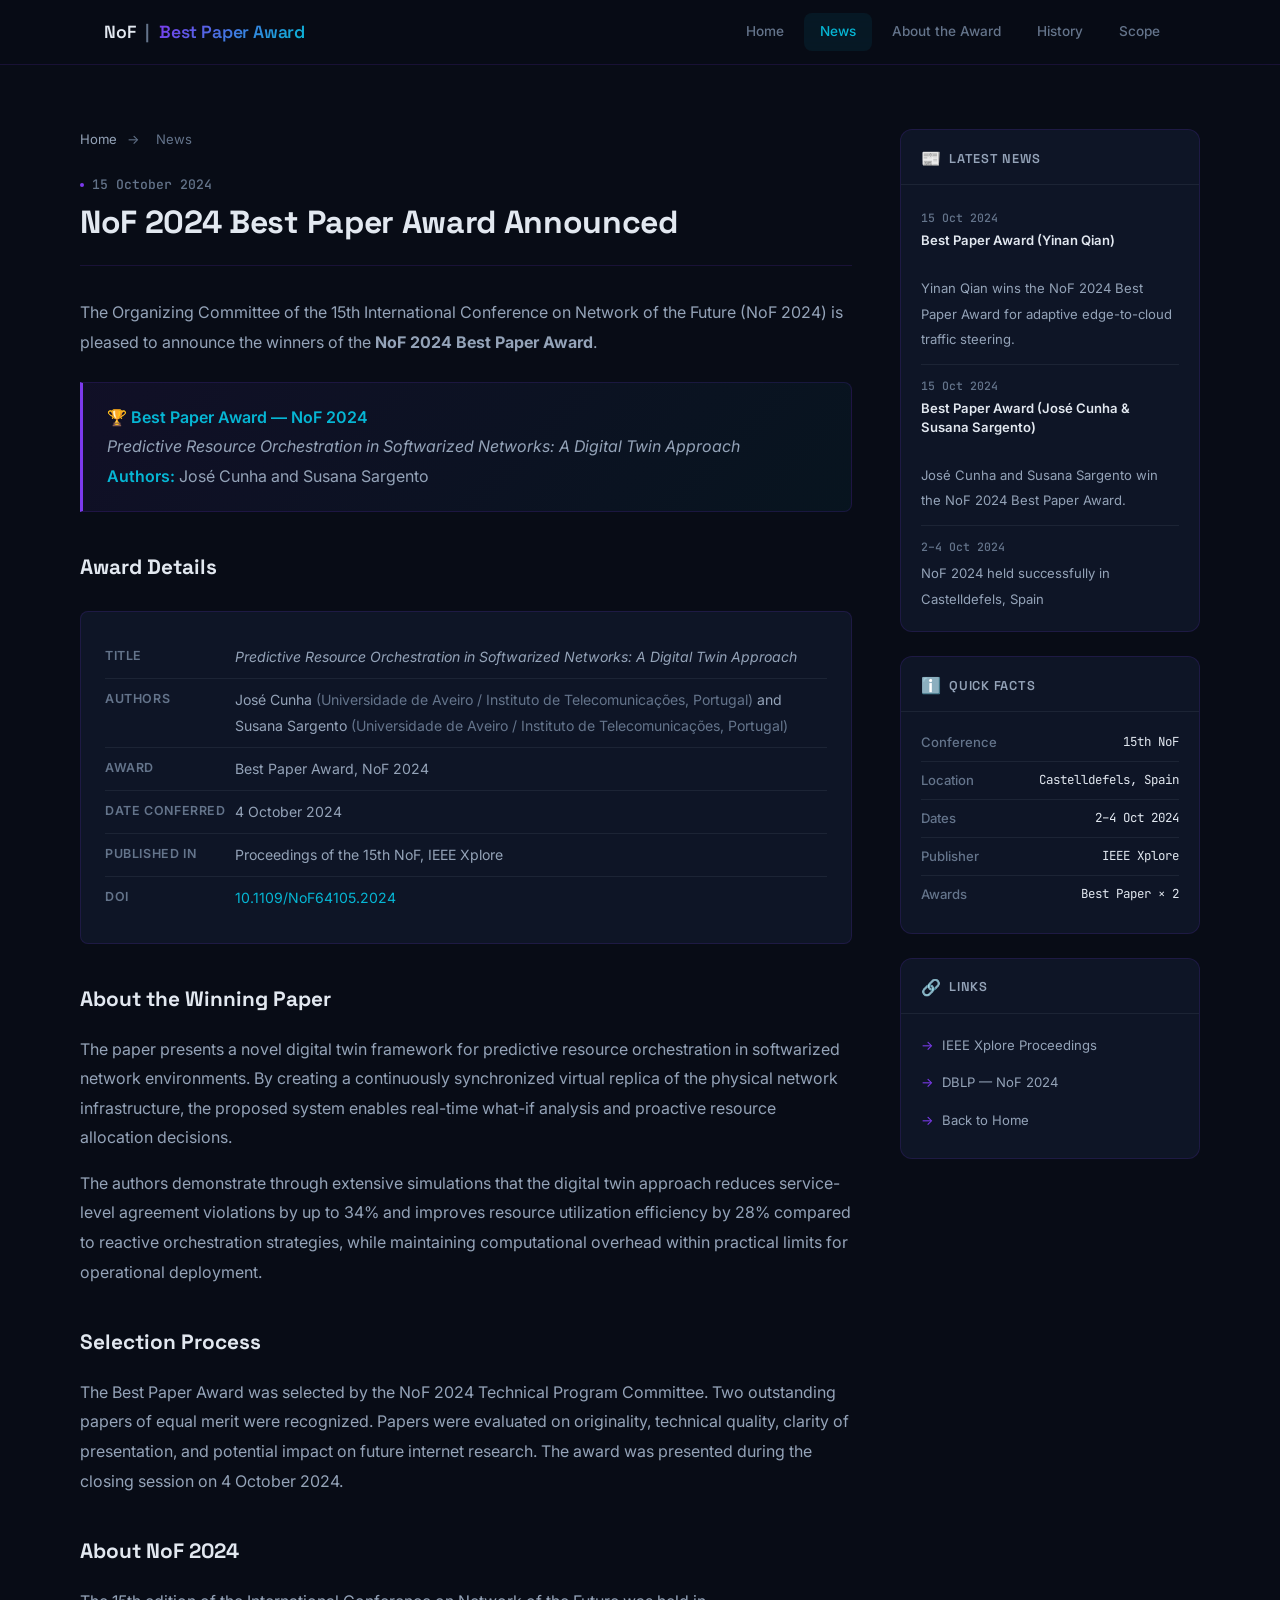
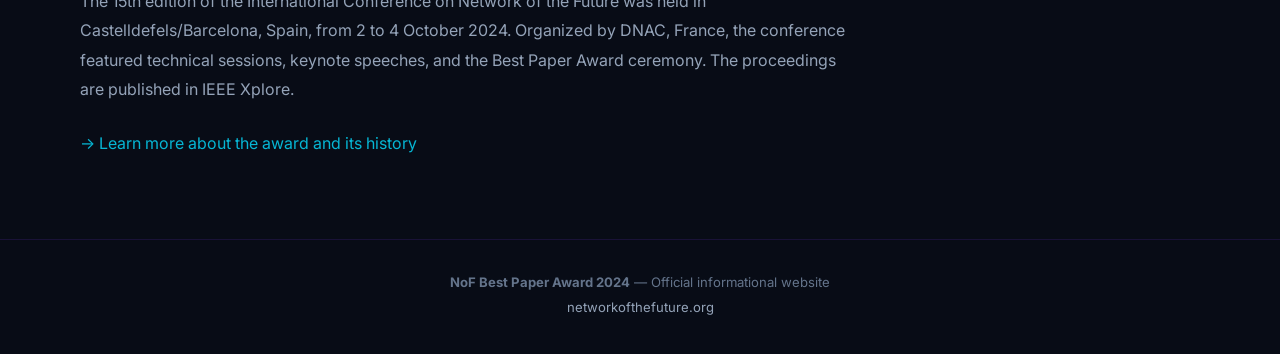
==== news/index.html @ 5b3bea03 "Initial commit: NoF 2024 Best Paper Award official website" ====
<!DOCTYPE html>
<html lang="en">
<head>
  <meta charset="UTF-8">
  <meta name="viewport" content="width=device-width, initial-scale=1.0">
  <title>Best Paper Award Announced — NoF 2024 News</title>
  <meta name="description" content="NoF 2024 Best Paper Award winner: Predictive Resource Orchestration in Softwarized Networks by José Cunha and Susana Sargento.">
  <link rel="stylesheet" href="/css/style.css">
  <link rel="icon" href="data:image/svg+xml,<svg xmlns=%22http://www.w3.org/2000/svg%22 viewBox=%220 0 100 100%22><text y=%22.9em%22 font-size=%2290%22>🌐</text></svg>">
</head>
<body>

<header class="site-header">
  <div class="container header-inner">
    <div class="site-title">
      <a href="/">
        NoF <span class="separator">|</span> <span class="accent">Best Paper Award</span>
      </a>
    </div>
    <button class="menu-toggle" onclick="document.querySelector('.main-nav').classList.toggle('open')" aria-label="Toggle navigation">☰</button>
    <nav class="main-nav">
      <a href="/">Home</a>
      <a href="/news/" class="active">News</a>
      <a href="/about.html">About the Award</a>
      <a href="/history.html">History</a>
      <a href="/scope.html">Scope</a>
    </nav>
  </div>
</header>

<div class="container content-layout">
  <main class="main-content">

    <nav class="breadcrumb">
      <a href="/">Home</a>
      <span>→</span>
      <span class="current">News</span>
    </nav>

    <article>
      <div class="article-header">
        <p class="date">15 October 2024</p>
        <h1>NoF 2024 Best Paper Award Announced</h1>
      </div>

      <div class="article-body">

        <p>
          The Organizing Committee of the 15th International Conference on Network of the Future (NoF 2024) is pleased to announce the winners of the <strong>NoF 2024 Best Paper Award</strong>.
        </p>

        <div class="highlight-box">
          <strong>🏆 Best Paper Award — NoF 2024</strong><br>
          <em>Predictive Resource Orchestration in Softwarized Networks: A Digital Twin Approach</em><br>
          <strong>Authors:</strong> Jos&eacute; Cunha and Susana Sargento
        </div>

        <h2>Award Details</h2>

        <div class="paper-details">
          <div class="row">
            <div class="row-label">Title</div>
            <div class="row-value"><em>Predictive Resource Orchestration in Softwarized Networks: A Digital Twin Approach</em></div>
          </div>
          <div class="row">
            <div class="row-label">Authors</div>
            <div class="row-value">Jos&eacute; Cunha <span style="color:var(--text-muted);">(Universidade de Aveiro / Instituto de Telecomunica&ccedil;&otilde;es, Portugal)</span> and Susana Sargento <span style="color:var(--text-muted);">(Universidade de Aveiro / Instituto de Telecomunica&ccedil;&otilde;es, Portugal)</span></div>
          </div>
          <div class="row">
            <div class="row-label">Award</div>
            <div class="row-value">Best Paper Award, NoF 2024</div>
          </div>
          <div class="row">
            <div class="row-label">Date Conferred</div>
            <div class="row-value">4 October 2024</div>
          </div>
          <div class="row">
            <div class="row-label">Published In</div>
            <div class="row-value">Proceedings of the 15th NoF, IEEE Xplore</div>
          </div>
          <div class="row">
            <div class="row-label">DOI</div>
            <div class="row-value"><a href="https://doi.org/10.1109/NoF64105.2024" target="_blank">10.1109/NoF64105.2024</a></div>
          </div>
        </div>

        <h2>About the Winning Paper</h2>
        <p>
          The paper presents a novel digital twin framework for predictive resource orchestration in softwarized network environments. By creating a continuously synchronized virtual replica of the physical network infrastructure, the proposed system enables real-time what-if analysis and proactive resource allocation decisions.
        </p>
        <p>
          The authors demonstrate through extensive simulations that the digital twin approach reduces service-level agreement violations by up to 34% and improves resource utilization efficiency by 28% compared to reactive orchestration strategies, while maintaining computational overhead within practical limits for operational deployment.
        </p>

        <h2>Selection Process</h2>
        <p>
          The Best Paper Award was selected by the NoF 2024 Technical Program Committee. Two outstanding papers of equal merit were recognized. Papers were evaluated on originality, technical quality, clarity of presentation, and potential impact on future internet research. The award was presented during the closing session on 4 October 2024.
        </p>

        <h2>About NoF 2024</h2>
        <p>
          The 15th edition of the International Conference on Network of the Future was held in Castelldefels/Barcelona, Spain, from 2 to 4 October 2024. Organized by DNAC, France, the conference featured technical sessions, keynote speeches, and the Best Paper Award ceremony. The proceedings are published in IEEE Xplore.
        </p>

        <p style="margin-top:24px;">
          <a href="/about.html">→ Learn more about the award and its history</a>
        </p>

      </div>
    </article>

  </main>

  <aside class="sidebar">

    <div class="sidebar-card">
      <div class="sidebar-card-header">
        <span class="icon">📰</span>
        <h3>Latest News</h3>
      </div>
      <div class="sidebar-card-body">
        <ul class="news-list">
          <li>
            <span class="date">15 Oct 2024</span>
            <a href="/news/yinan-qian-award.html"><strong>Best Paper Award (Yinan Qian)</strong><br>Yinan Qian wins the NoF 2024 Best Paper Award for adaptive edge-to-cloud traffic steering.</a>
          </li>
          <li>
            <span class="date">15 Oct 2024</span>
            <a href="/news/"><strong>Best Paper Award (José Cunha &amp; Susana Sargento)</strong><br>José Cunha and Susana Sargento win the NoF 2024 Best Paper Award.</a>
          </li>
          <li>
            <span class="date">2–4 Oct 2024</span>
            <a href="#">NoF 2024 held successfully in Castelldefels, Spain</a>
          </li>
        </ul>
      </div>
    </div>

    <div class="sidebar-card">
      <div class="sidebar-card-header">
        <span class="icon">ℹ️</span>
        <h3>Quick Facts</h3>
      </div>
      <div class="sidebar-card-body">
        <ul class="fact-list">
          <li><span class="label">Conference</span><span class="value">15th NoF</span></li>
          <li><span class="label">Location</span><span class="value">Castelldefels, Spain</span></li>
          <li><span class="label">Dates</span><span class="value">2–4 Oct 2024</span></li>
          <li><span class="label">Publisher</span><span class="value">IEEE Xplore</span></li>
          <li><span class="label">Awards</span><span class="value">Best Paper × 2</span></li>
        </ul>
      </div>
    </div>

    <div class="sidebar-card">
      <div class="sidebar-card-header">
        <span class="icon">🔗</span>
        <h3>Links</h3>
      </div>
      <div class="sidebar-card-body">
        <ul class="link-list">
          <li><a href="https://doi.org/10.1109/NoF64105.2024" target="_blank"><span class="arrow">→</span> IEEE Xplore Proceedings</a></li>
          <li><a href="https://dblp.org/db/conf/nof/nof2024.html" target="_blank"><span class="arrow">→</span> DBLP — NoF 2024</a></li>
          <li><a href="/"><span class="arrow">→</span> Back to Home</a></li>
        </ul>
      </div>
    </div>

  </aside>
</div>

<footer class="site-footer">
  <div class="container">
    <p><strong>NoF Best Paper Award 2024</strong> — Official informational website</p>
    <p><a href="https://networkofthefuture.org">networkofthefuture.org</a></p>
  </div>
</footer>

<script>
document.addEventListener('DOMContentLoaded', function() {
  var toggle = document.querySelector('.menu-toggle');
  var nav = document.querySelector('.main-nav');
  if (toggle) toggle.addEventListener('click', function() { nav.classList.toggle('open'); });
  nav.querySelectorAll('a').forEach(function(l) { l.addEventListener('click', function() { nav.classList.remove('open'); }); });
});
</script>

</body>
</html>
---- css/style.css ----
/* ============================================
   NoF 2024 Best Paper Award — Official Site
   Futuristic / Tech Design System
   ============================================ */

/* --- Fonts --- */
@import url('https://fonts.googleapis.com/css2?family=Space+Grotesk:wght@300;400;500;600;700&family=Inter:wght@300;400;500;600&family=JetBrains+Mono:wght@400;500&display=swap');

:root {
  /* Colors — dark tech palette */
  --bg-dark:      #080c16;
  --bg-card:      #0e1526;
  --bg-card-hover:#141d33;
  --bg-elevated:  #1a2540;
  --accent-purple:#7c3aed;
  --accent-cyan:  #06b6d4;
  --accent-pink:  #ec4899;
  --accent-glow:  rgba(124, 58, 237, 0.3);
  --text-primary: #e2e8f0;
  --text-secondary:#94a3b8;
  --text-muted:   #64748b;
  --border-color: rgba(124, 58, 237, 0.15);
  --border-light: rgba(148, 163, 184, 0.1);

  /* Typography */
  --font-display: 'Space Grotesk', -apple-system, BlinkMacSystemFont, sans-serif;
  --font-sans:    'Inter', -apple-system, BlinkMacSystemFont, sans-serif;
  --font-mono:    'JetBrains Mono', 'SF Mono', monospace;

  /* Spacing */
  --space-xs:  4px;
  --space-sm:  8px;
  --space-md:  16px;
  --space-lg:  24px;
  --space-xl:  32px;
  --space-2xl: 48px;
  --space-3xl: 64px;
  --space-4xl: 80px;

  /* Radii */
  --radius-sm: 4px;
  --radius-md: 8px;
  --radius-lg: 12px;
  --radius-xl: 20px;

  /* Shadows */
  --shadow-card:  0 4px 24px rgba(0,0,0,0.4);
  --shadow-glow:  0 0 30px var(--accent-glow);
}

/* ----- Reset ----- */
*, *::before, *::after { box-sizing: border-box; margin: 0; padding: 0; }
html { font-size: 16px; scroll-behavior: smooth; -webkit-font-smoothing: antialiased; }
body {
  font-family: var(--font-sans);
  color: var(--text-primary);
  background: var(--bg-dark);
  line-height: 1.6;
}

a { color: var(--accent-cyan); text-decoration: none; transition: color 0.2s ease; }
a:hover { color: var(--accent-pink); }

img { max-width: 100%; display: block; }
ul, ol { list-style: none; }

/* ----- Grid / Container ----- */
.container {
  max-width: 1120px;
  margin: 0 auto;
  padding: 0 var(--space-lg);
}

/* ============================================
   HEADER
   ============================================ */
.site-header {
  background: rgba(8, 12, 22, 0.9);
  backdrop-filter: blur(16px);
  -webkit-backdrop-filter: blur(16px);
  border-bottom: 1px solid var(--border-color);
  position: sticky;
  top: 0;
  z-index: 100;
  padding: 0;
}
.header-inner {
  display: flex;
  align-items: center;
  justify-content: space-between;
  height: 64px;
}
.site-title a {
  font-family: var(--font-display);
  font-size: 1.1rem;
  font-weight: 600;
  color: var(--text-primary);
  letter-spacing: -0.01em;
}
.site-title .separator { color: var(--text-muted); margin: 0 6px; }
.site-title .accent {
  background: linear-gradient(135deg, var(--accent-purple), var(--accent-cyan));
  -webkit-background-clip: text;
  -webkit-text-fill-color: transparent;
  background-clip: text;
}

.menu-toggle {
  display: none;
  background: none;
  border: 1px solid var(--border-color);
  color: var(--text-secondary);
  font-size: 1.3rem;
  padding: 6px 12px;
  border-radius: var(--radius-md);
  cursor: pointer;
}

.main-nav { display: flex; gap: 4px; }
.main-nav a {
  font-size: 0.85rem;
  font-weight: 500;
  color: var(--text-muted);
  padding: 8px 16px;
  border-radius: var(--radius-md);
  transition: all 0.2s ease;
}
.main-nav a:hover, .main-nav a.active {
  color: var(--text-primary);
  background: rgba(124, 58, 237, 0.1);
}
.main-nav a.active {
  color: var(--accent-cyan);
  background: rgba(6, 182, 212, 0.08);
}

/* ============================================
   HERO
   ============================================ */
.hero {
  padding: var(--space-4xl) 0 var(--space-3xl);
  text-align: center;
  position: relative;
  overflow: hidden;
}
.hero::before {
  content: '';
  position: absolute;
  top: -300px;
  left: 50%;
  transform: translateX(-50%);
  width: 800px;
  height: 800px;
  background: radial-gradient(circle, rgba(124, 58, 237, 0.08) 0%, transparent 70%);
  pointer-events: none;
}
.hero-badge {
  display: inline-flex;
  align-items: center;
  gap: 8px;
  background: rgba(124, 58, 237, 0.1);
  border: 1px solid rgba(124, 58, 237, 0.2);
  color: var(--accent-purple);
  padding: 6px 18px;
  border-radius: 100px;
  font-size: 0.78rem;
  font-weight: 500;
  text-transform: uppercase;
  letter-spacing: 0.08em;
  margin-bottom: var(--space-xl);
}
.hero h1 {
  font-family: var(--font-display);
  font-size: 3.5rem;
  font-weight: 700;
  line-height: 1.1;
  letter-spacing: -0.03em;
  margin-bottom: var(--space-md);
}
.hero h1 .highlight {
  background: linear-gradient(135deg, var(--accent-purple), var(--accent-cyan), var(--accent-pink));
  -webkit-background-clip: text;
  -webkit-text-fill-color: transparent;
  background-clip: text;
}
.hero-subtitle {
  font-size: 1.1rem;
  color: var(--text-secondary);
  max-width: 640px;
  margin: 0 auto var(--space-sm);
  font-weight: 300;
}
.hero-meta {
  font-size: 0.85rem;
  color: var(--text-muted);
  margin-top: var(--space-sm);
  letter-spacing: 0.02em;
}
.hero-meta span { display: inline-block; margin: 0 10px; }
.hero-meta .sep { color: rgba(100, 116, 139, 0.4); }

/* ============================================
   AWARD BANNER
   ============================================ */
.award-banner {
  background: linear-gradient(135deg, #0e1526 0%, #1a2540 100%);
  border-top: 1px solid var(--border-color);
  border-bottom: 1px solid var(--border-color);
  padding: var(--space-xl) 0;
}
.award-banner-inner {
  display: flex;
  align-items: flex-start;
  gap: var(--space-lg);
  max-width: 960px;
  margin: 0 auto;
}
.award-icon {
  flex-shrink: 0;
  width: 56px;
  height: 56px;
  background: linear-gradient(135deg, var(--accent-purple), var(--accent-cyan));
  border-radius: 50%;
  display: flex;
  align-items: center;
  justify-content: center;
  font-size: 1.5rem;
  box-shadow: var(--shadow-glow);
}
.award-text h2 {
  font-family: var(--font-display);
  font-size: 1.2rem;
  color: var(--text-primary);
  margin-bottom: 4px;
}
.award-text p {
  color: var(--text-secondary);
  font-size: 0.88rem;
}

/* ============================================
   LAYOUT: Content + Sidebar
   ============================================ */
.content-layout {
  display: grid;
  grid-template-columns: 1fr 300px;
  gap: 48px;
  padding: var(--space-3xl) 0;
}
.main-content { min-width: 0; }

/* ============================================
   SIDEBAR
   ============================================ */
.sidebar { position: sticky; top: 84px; align-self: start; }

.sidebar-card {
  background: var(--bg-card);
  border-radius: var(--radius-lg);
  border: 1px solid var(--border-color);
  margin-bottom: var(--space-lg);
  overflow: hidden;
}
.sidebar-card-header {
  padding: 16px 20px 12px;
  border-bottom: 1px solid var(--border-light);
  display: flex;
  align-items: center;
  gap: 8px;
}
.sidebar-card-header .icon { font-size: 1rem; }
.sidebar-card-header h3 {
  font-family: var(--font-display);
  font-size: 0.8rem;
  font-weight: 600;
  color: var(--text-secondary);
  text-transform: uppercase;
  letter-spacing: 0.06em;
}
.sidebar-card-body { padding: 12px 20px 20px; }
.sidebar-card-body ul { margin: 0; }

/* News list */
.news-list li {
  padding: 12px 0;
  border-bottom: 1px solid var(--border-light);
}
.news-list li:last-child { border-bottom: none; padding-bottom: 0; }
.news-list .date {
  display: block;
  font-size: 0.72rem;
  color: var(--text-muted);
  font-weight: 500;
  margin-bottom: 4px;
  font-family: var(--font-mono);
}
.news-list a {
  font-size: 0.82rem;
  color: var(--text-secondary);
  line-height: 1.4;
}
.news-list a:hover { color: var(--accent-cyan); }
.news-list a strong { color: var(--text-primary); font-weight: 600; display: block; }

/* Fact list */
.fact-list li {
  display: flex;
  justify-content: space-between;
  padding: 8px 0;
  border-bottom: 1px solid var(--border-light);
  font-size: 0.82rem;
}
.fact-list li:last-child { border-bottom: none; }
.fact-list .label { color: var(--text-muted); font-weight: 500; }
.fact-list .value { color: var(--text-primary); font-family: var(--font-mono); font-size: 0.78rem; }

/* Link list */
.link-list li { padding: 6px 0; }
.link-list a {
  font-size: 0.82rem;
  color: var(--text-secondary);
}
.link-list a:hover { color: var(--accent-cyan); }
.link-list .arrow { color: var(--accent-purple); margin-right: 4px; }

/* ============================================
   SECTION TITLES
   ============================================ */
.section-title {
  font-family: var(--font-display);
  font-size: 1.6rem;
  font-weight: 700;
  color: var(--text-primary);
  margin: 48px 0 var(--space-lg);
  letter-spacing: -0.02em;
}
.section-title .sub {
  display: block;
  font-family: var(--font-sans);
  font-size: 0.78rem;
  font-weight: 500;
  color: var(--accent-purple);
  text-transform: uppercase;
  letter-spacing: 0.08em;
  margin-bottom: 6px;
}

/* ============================================
   PAPER CARDS
   ============================================ */
.paper-card {
  background: linear-gradient(135deg, var(--bg-card) 0%, var(--bg-elevated) 100%);
  border: 1px solid var(--border-color);
  border-radius: var(--radius-xl);
  padding: 36px;
  margin-bottom: var(--space-lg);
  transition: all 0.3s ease;
}
.paper-card:hover {
  border-color: rgba(124, 58, 237, 0.3);
  box-shadow: var(--shadow-glow);
}
.paper-card .award-tag {
  display: inline-block;
  background: linear-gradient(135deg, var(--accent-purple), var(--accent-pink));
  color: var(--white);
  padding: 4px 14px;
  border-radius: 100px;
  font-size: 0.7rem;
  font-weight: 600;
  text-transform: uppercase;
  letter-spacing: 0.08em;
  margin-bottom: var(--space-md);
}
.paper-card h3 {
  font-family: var(--font-display);
  font-size: 1.25rem;
  font-weight: 600;
  color: var(--text-primary);
  margin-bottom: var(--space-md);
  line-height: 1.35;
}
.paper-card .meta-line {
  color: var(--text-secondary);
  font-size: 0.85rem;
  margin-bottom: 6px;
}
.paper-card .meta-line strong { color: var(--accent-cyan); font-weight: 500; }
.paper-card .btn-outline {
  display: inline-block;
  margin-top: var(--space-md);
  border: 1px solid var(--border-color);
  color: var(--text-secondary);
  padding: 8px 22px;
  border-radius: var(--radius-md);
  font-size: 0.82rem;
  font-weight: 500;
  transition: all 0.2s ease;
}
.paper-card .btn-outline:hover {
  background: linear-gradient(135deg, var(--accent-purple), var(--accent-pink));
  color: var(--white);
  border-color: transparent;
}

/* Paper 2 variant (different gradient) */
.card-nof2 .award-tag {
  background: linear-gradient(135deg, var(--accent-cyan), var(--accent-purple));
}

/* ============================================
   CONTENT CARDS
   ============================================ */
.content-card {
  background: var(--bg-card);
  border: 1px solid var(--border-color);
  border-radius: var(--radius-lg);
  padding: 32px;
  margin-bottom: var(--space-lg);
}
.content-card h3 {
  font-family: var(--font-display);
  font-size: 1.1rem;
  color: var(--text-primary);
  margin-bottom: 14px;
}
.content-card p { margin-bottom: 12px; color: var(--text-secondary); }
.content-card p:last-child { margin-bottom: 0; }
.content-card ul, .content-card ol { margin: 0 0 12px 20px; color: var(--text-secondary); }
.content-card li { margin-bottom: 6px; }
.content-card li strong { color: var(--accent-cyan); }

/* ============================================
   NEWS ARTICLE
   ============================================ */
.breadcrumb {
  font-size: 0.82rem;
  color: var(--text-muted);
  margin-bottom: var(--space-lg);
}
.breadcrumb a { color: var(--text-secondary); }
.breadcrumb a:hover { color: var(--accent-cyan); }
.breadcrumb span { margin: 0 6px; }
.breadcrumb .current { color: var(--text-muted); }

.article-header {
  margin-bottom: var(--space-xl);
  padding-bottom: var(--space-lg);
  border-bottom: 1px solid var(--border-color);
}
.article-header .date {
  color: var(--text-muted);
  font-family: var(--font-mono);
  font-size: 0.82rem;
  font-weight: 500;
  margin-bottom: var(--space-sm);
  display: flex;
  align-items: center;
  gap: 8px;
}
.article-header .date::before {
  content: '';
  width: 4px;
  height: 4px;
  background: var(--accent-purple);
  border-radius: 50%;
}
.article-header h1 {
  font-family: var(--font-display);
  font-size: 2rem;
  color: var(--text-primary);
  line-height: 1.2;
  letter-spacing: -0.01em;
}

.article-body { line-height: 1.85; color: var(--text-secondary); }
.article-body p { margin-bottom: var(--space-md); }
.article-body h2 {
  font-family: var(--font-display);
  color: var(--text-primary);
  font-size: 1.3rem;
  margin: 36px 0 var(--space-md);
}
.article-body h3 {
  font-family: var(--font-display);
  font-size: 1rem;
  font-weight: 600;
  color: var(--text-secondary);
  margin: 24px 0 12px;
}

.highlight-box {
  background: linear-gradient(135deg, rgba(124, 58, 237, 0.08), rgba(6, 182, 212, 0.05));
  border: 1px solid var(--border-color);
  border-left: 3px solid var(--accent-purple);
  padding: 20px 24px;
  margin: 24px 0;
  border-radius: 0 var(--radius-md) var(--radius-md) 0;
}
.highlight-box strong { color: var(--accent-cyan); font-weight: 600; }

.paper-details {
  background: var(--bg-card);
  border: 1px solid var(--border-color);
  border-radius: var(--radius-md);
  padding: 24px;
  margin: 24px 0;
}
.paper-details .row {
  display: flex;
  padding: 8px 0;
  border-bottom: 1px solid var(--border-light);
}
.paper-details .row:last-child { border-bottom: none; }
.paper-details .row-label {
  flex: 0 0 130px;
  font-size: 0.78rem;
  font-weight: 600;
  text-transform: uppercase;
  letter-spacing: 0.05em;
  color: var(--text-muted);
}
.paper-details .row-value {
  flex: 1;
  font-size: 0.88rem;
  color: var(--text-secondary);
}

/* ============================================
   PAGE SECTION (full-width pages)
   ============================================ */
.page-section {
  padding: var(--space-4xl) 0;
}
.page-section h1 {
  font-family: var(--font-display);
  font-size: 2.4rem;
  font-weight: 700;
  color: var(--text-primary);
  margin-bottom: var(--space-xl);
  letter-spacing: -0.02em;
}
.page-section h2 {
  font-family: var(--font-display);
  font-size: 1.4rem;
  color: var(--text-primary);
  margin: 32px 0 var(--space-md);
}
.page-section p {
  color: var(--text-secondary);
  margin-bottom: var(--space-md);
  line-height: 1.8;
}
.page-section ul, .page-section ol {
  margin: 0 0 var(--space-md) 20px;
  color: var(--text-secondary);
}
.page-section li { margin-bottom: 6px; }

/* ============================================
   HISTORY TABLE
   ============================================ */
.table-wrap {
  overflow-x: auto;
  border-radius: var(--radius-lg);
  border: 1px solid var(--border-color);
}
.history-table {
  width: 100%;
  border-collapse: collapse;
  font-size: 0.85rem;
  background: var(--bg-card);
}
.history-table thead { background: var(--bg-elevated); }
.history-table th {
  color: var(--text-secondary);
  font-weight: 600;
  font-size: 0.75rem;
  text-transform: uppercase;
  letter-spacing: 0.06em;
  padding: 14px 16px;
  text-align: left;
}
.history-table td {
  padding: 12px 16px;
  border-bottom: 1px solid var(--border-light);
  color: var(--text-secondary);
}
.history-table tbody tr:hover td { background: rgba(124, 58, 237, 0.04); }
.history-table .highlight-row td {
  background: rgba(124, 58, 237, 0.06);
  color: var(--text-primary);
  font-weight: 500;
}
.history-table .highlight-row td:first-child {
  border-left: 3px solid var(--accent-purple);
}

/* ============================================
   FOOTER
   ============================================ */
.site-footer {
  border-top: 1px solid var(--border-color);
  padding: var(--space-xl) 0;
  text-align: center;
}
.site-footer p {
  color: var(--text-muted);
  font-size: 0.82rem;
  margin-bottom: 4px;
}
.site-footer a { color: var(--text-secondary); }
.site-footer a:hover { color: var(--accent-cyan); }

/* ============================================
   RESPONSIVE
   ============================================ */
@media (max-width: 860px) {
  .content-layout {
    grid-template-columns: 1fr;
  }
  .sidebar { position: static; }
  .hero h1 { font-size: 2.4rem; }
}

@media (max-width: 640px) {
  .menu-toggle { display: block; }
  .main-nav {
    display: none;
    position: absolute;
    top: 64px;
    left: 0;
    right: 0;
    background: rgba(8, 12, 22, 0.98);
    flex-direction: column;
    padding: var(--space-md);
    border-bottom: 1px solid var(--border-color);
  }
  .main-nav.open { display: flex; }
  .main-nav a { padding: 12px 16px; }
  .hero h1 { font-size: 1.8rem; }
  .award-banner-inner { flex-direction: column; align-items: center; text-align: center; }
}
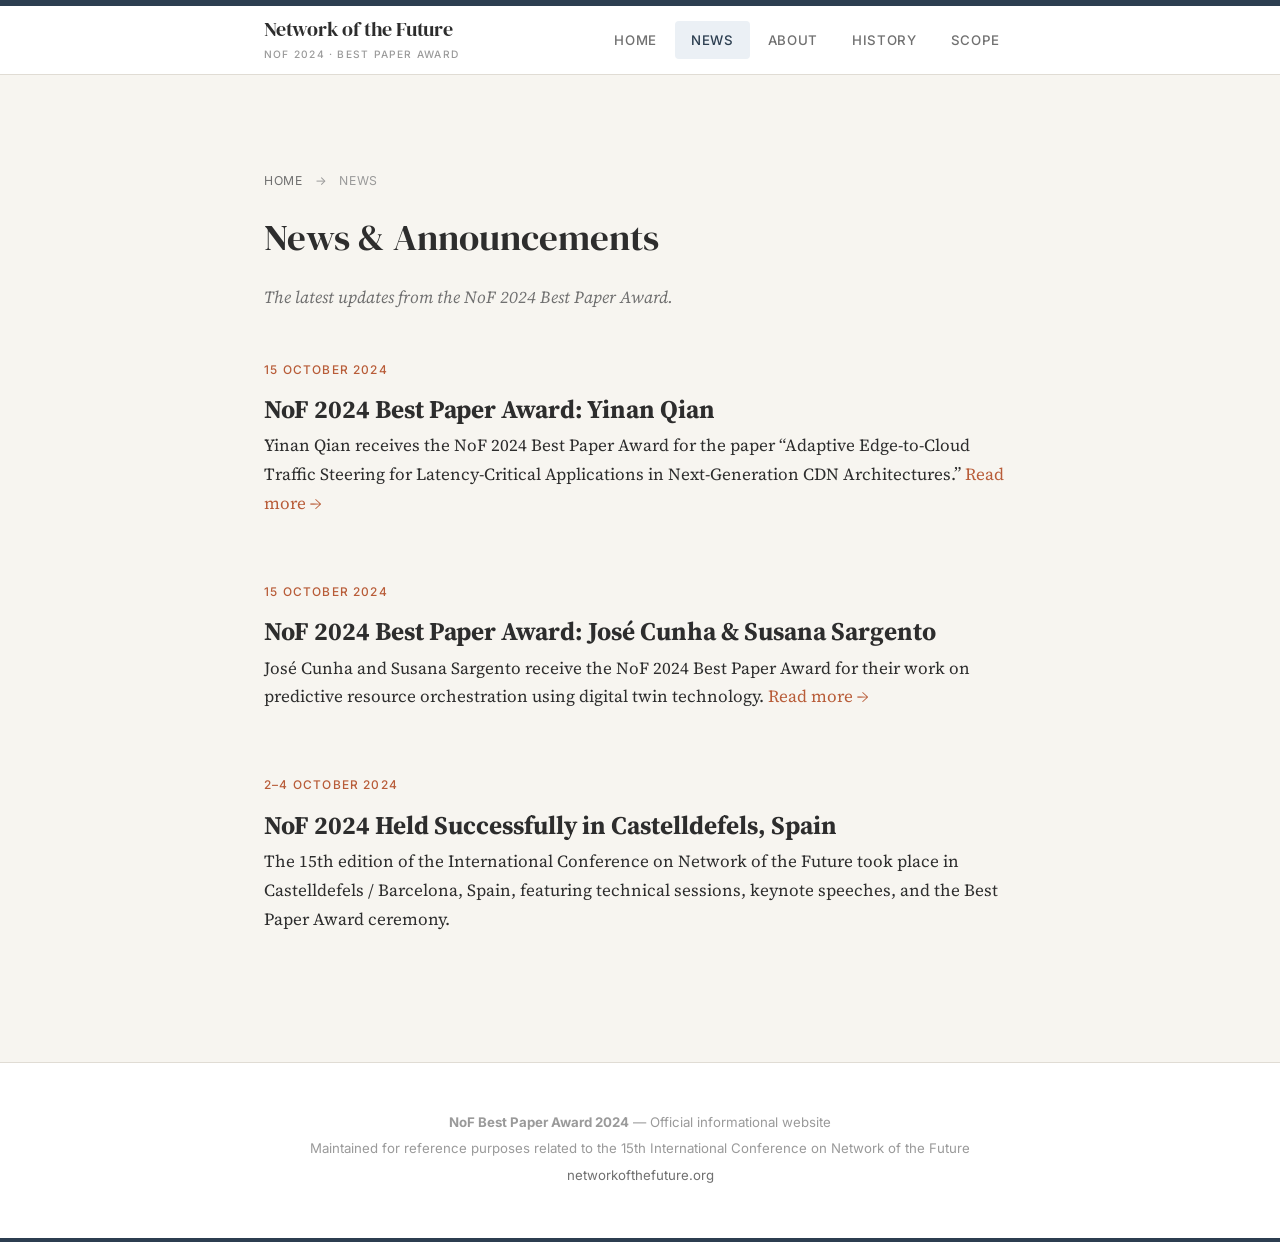
==== commit cf84c455: "Complete redesign: warm editorial / academic magazine style — completely different from RNDM site la" ====
--- a/news/index.html
+++ b/news/index.html
@@ -4,177 +4,85 @@
   <meta charset="UTF-8">
   <meta name="viewport" content="width=device-width, initial-scale=1.0">
   <title>Best Paper Award Announced — NoF 2024 News</title>
-  <meta name="description" content="NoF 2024 Best Paper Award winner: Predictive Resource Orchestration in Softwarized Networks by José Cunha and Susana Sargento.">
+  <meta name="description" content="NoF 2024 Best Paper Award announcements and coverage.">
   <link rel="stylesheet" href="/css/style.css">
   <link rel="icon" href="data:image/svg+xml,<svg xmlns=%22http://www.w3.org/2000/svg%22 viewBox=%220 0 100 100%22><text y=%22.9em%22 font-size=%2290%22>🌐</text></svg>">
 </head>
 <body>
 
+<div class="top-stripe"></div>
+
 <header class="site-header">
   <div class="container header-inner">
-    <div class="site-title">
-      <a href="/">
-        NoF <span class="separator">|</span> <span class="accent">Best Paper Award</span>
-      </a>
+    <div class="site-logo">
+      <a href="/">Network of the Future</a>
+      <span class="sub">NoF 2024 &middot; Best Paper Award</span>
     </div>
     <button class="menu-toggle" onclick="document.querySelector('.main-nav').classList.toggle('open')" aria-label="Toggle navigation">☰</button>
     <nav class="main-nav">
       <a href="/">Home</a>
       <a href="/news/" class="active">News</a>
-      <a href="/about.html">About the Award</a>
+      <a href="/about.html">About</a>
       <a href="/history.html">History</a>
       <a href="/scope.html">Scope</a>
     </nav>
   </div>
 </header>
 
-<div class="container content-layout">
-  <main class="main-content">
+<section class="page-section">
+  <div class="container">
 
     <nav class="breadcrumb">
       <a href="/">Home</a>
-      <span>→</span>
-      <span class="current">News</span>
+      <span class="sep">→</span>
+      <span>News</span>
     </nav>
 
-    <article>
-      <div class="article-header">
-        <p class="date">15 October 2024</p>
-        <h1>NoF 2024 Best Paper Award Announced</h1>
-      </div>
+    <h1>News &amp; Announcements</h1>
 
-      <div class="article-body">
+    <div class="article-header" style="border:none; padding:0;">
+      <p style="color:var(--text-muted); font-style:italic;">The latest updates from the NoF 2024 Best Paper Award.</p>
+    </div>
 
-        <p>
-          The Organizing Committee of the 15th International Conference on Network of the Future (NoF 2024) is pleased to announce the winners of the <strong>NoF 2024 Best Paper Award</strong>.
-        </p>
-
-        <div class="highlight-box">
-          <strong>🏆 Best Paper Award — NoF 2024</strong><br>
-          <em>Predictive Resource Orchestration in Softwarized Networks: A Digital Twin Approach</em><br>
-          <strong>Authors:</strong> Jos&eacute; Cunha and Susana Sargento
-        </div>
-
-        <h2>Award Details</h2>
-
-        <div class="paper-details">
-          <div class="row">
-            <div class="row-label">Title</div>
-            <div class="row-value"><em>Predictive Resource Orchestration in Softwarized Networks: A Digital Twin Approach</em></div>
-          </div>
-          <div class="row">
-            <div class="row-label">Authors</div>
-            <div class="row-value">Jos&eacute; Cunha <span style="color:var(--text-muted);">(Universidade de Aveiro / Instituto de Telecomunica&ccedil;&otilde;es, Portugal)</span> and Susana Sargento <span style="color:var(--text-muted);">(Universidade de Aveiro / Instituto de Telecomunica&ccedil;&otilde;es, Portugal)</span></div>
-          </div>
-          <div class="row">
-            <div class="row-label">Award</div>
-            <div class="row-value">Best Paper Award, NoF 2024</div>
-          </div>
-          <div class="row">
-            <div class="row-label">Date Conferred</div>
-            <div class="row-value">4 October 2024</div>
-          </div>
-          <div class="row">
-            <div class="row-label">Published In</div>
-            <div class="row-value">Proceedings of the 15th NoF, IEEE Xplore</div>
-          </div>
-          <div class="row">
-            <div class="row-label">DOI</div>
-            <div class="row-value"><a href="https://doi.org/10.1109/NoF64105.2024" target="_blank">10.1109/NoF64105.2024</a></div>
-          </div>
-        </div>
-
-        <h2>About the Winning Paper</h2>
-        <p>
-          The paper presents a novel digital twin framework for predictive resource orchestration in softwarized network environments. By creating a continuously synchronized virtual replica of the physical network infrastructure, the proposed system enables real-time what-if analysis and proactive resource allocation decisions.
-        </p>
-        <p>
-          The authors demonstrate through extensive simulations that the digital twin approach reduces service-level agreement violations by up to 34% and improves resource utilization efficiency by 28% compared to reactive orchestration strategies, while maintaining computational overhead within practical limits for operational deployment.
-        </p>
-
-        <h2>Selection Process</h2>
-        <p>
-          The Best Paper Award was selected by the NoF 2024 Technical Program Committee. Two outstanding papers of equal merit were recognized. Papers were evaluated on originality, technical quality, clarity of presentation, and potential impact on future internet research. The award was presented during the closing session on 4 October 2024.
-        </p>
-
-        <h2>About NoF 2024</h2>
-        <p>
-          The 15th edition of the International Conference on Network of the Future was held in Castelldefels/Barcelona, Spain, from 2 to 4 October 2024. Organized by DNAC, France, the conference featured technical sessions, keynote speeches, and the Best Paper Award ceremony. The proceedings are published in IEEE Xplore.
-        </p>
-
-        <p style="margin-top:24px;">
-          <a href="/about.html">→ Learn more about the award and its history</a>
-        </p>
-
-      </div>
+    <!-- Article 1 -->
+    <article style="margin-bottom:var(--space-3xl);">
+      <p class="article-date" style="font-family:var(--font-sans); font-size:0.7rem; font-weight:500; color:var(--accent-rust); text-transform:uppercase; letter-spacing:0.1em; margin-bottom:var(--space-sm);">15 October 2024</p>
+      <h2 style="border:none; padding:0; margin-top:0; font-size:1.5rem;">
+        <a href="/news/yinan-qian-award.html" style="color:var(--text-body);">NoF 2024 Best Paper Award: Yinan Qian</a>
+      </h2>
+      <p>Yinan Qian receives the NoF 2024 Best Paper Award for the paper &ldquo;Adaptive Edge-to-Cloud Traffic Steering for Latency-Critical Applications in Next-Generation CDN Architectures.&rdquo; <a href="/news/yinan-qian-award.html">Read more →</a></p>
     </article>
 
-  </main>
+    <!-- Article 2 -->
+    <article style="margin-bottom:var(--space-3xl);">
+      <p class="article-date" style="font-family:var(--font-sans); font-size:0.7rem; font-weight:500; color:var(--accent-rust); text-transform:uppercase; letter-spacing:0.1em; margin-bottom:var(--space-sm);">15 October 2024</p>
+      <h2 style="border:none; padding:0; margin-top:0; font-size:1.5rem;">
+        <a href="/news/index.html" style="color:var(--text-body);">NoF 2024 Best Paper Award: Jos&eacute; Cunha &amp; Susana Sargento</a>
+      </h2>
+      <p>Jos&eacute; Cunha and Susana Sargento receive the NoF 2024 Best Paper Award for their work on predictive resource orchestration using digital twin technology. <a href="/news/index.html">Read more →</a></p>
+    </article>
 
-  <aside class="sidebar">
+    <!-- Article 3 -->
+    <article style="margin-bottom:var(--space-3xl);">
+      <p class="article-date" style="font-family:var(--font-sans); font-size:0.7rem; font-weight:500; color:var(--accent-rust); text-transform:uppercase; letter-spacing:0.1em; margin-bottom:var(--space-sm);">2&ndash;4 October 2024</p>
+      <h2 style="border:none; padding:0; margin-top:0; font-size:1.5rem;">
+        <span style="color:var(--text-body);">NoF 2024 Held Successfully in Castelldefels, Spain</span>
+      </h2>
+      <p>The 15th edition of the International Conference on Network of the Future took place in Castelldefels / Barcelona, Spain, featuring technical sessions, keynote speeches, and the Best Paper Award ceremony.</p>
+    </article>
 
-    <div class="sidebar-card">
-      <div class="sidebar-card-header">
-        <span class="icon">📰</span>
-        <h3>Latest News</h3>
-      </div>
-      <div class="sidebar-card-body">
-        <ul class="news-list">
-          <li>
-            <span class="date">15 Oct 2024</span>
-            <a href="/news/yinan-qian-award.html"><strong>Best Paper Award (Yinan Qian)</strong><br>Yinan Qian wins the NoF 2024 Best Paper Award for adaptive edge-to-cloud traffic steering.</a>
-          </li>
-          <li>
-            <span class="date">15 Oct 2024</span>
-            <a href="/news/"><strong>Best Paper Award (José Cunha &amp; Susana Sargento)</strong><br>José Cunha and Susana Sargento win the NoF 2024 Best Paper Award.</a>
-          </li>
-          <li>
-            <span class="date">2–4 Oct 2024</span>
-            <a href="#">NoF 2024 held successfully in Castelldefels, Spain</a>
-          </li>
-        </ul>
-      </div>
-    </div>
-
-    <div class="sidebar-card">
-      <div class="sidebar-card-header">
-        <span class="icon">ℹ️</span>
-        <h3>Quick Facts</h3>
-      </div>
-      <div class="sidebar-card-body">
-        <ul class="fact-list">
-          <li><span class="label">Conference</span><span class="value">15th NoF</span></li>
-          <li><span class="label">Location</span><span class="value">Castelldefels, Spain</span></li>
-          <li><span class="label">Dates</span><span class="value">2–4 Oct 2024</span></li>
-          <li><span class="label">Publisher</span><span class="value">IEEE Xplore</span></li>
-          <li><span class="label">Awards</span><span class="value">Best Paper × 2</span></li>
-        </ul>
-      </div>
-    </div>
-
-    <div class="sidebar-card">
-      <div class="sidebar-card-header">
-        <span class="icon">🔗</span>
-        <h3>Links</h3>
-      </div>
-      <div class="sidebar-card-body">
-        <ul class="link-list">
-          <li><a href="https://doi.org/10.1109/NoF64105.2024" target="_blank"><span class="arrow">→</span> IEEE Xplore Proceedings</a></li>
-          <li><a href="https://dblp.org/db/conf/nof/nof2024.html" target="_blank"><span class="arrow">→</span> DBLP — NoF 2024</a></li>
-          <li><a href="/"><span class="arrow">→</span> Back to Home</a></li>
-        </ul>
-      </div>
-    </div>
-
-  </aside>
-</div>
+  </div>
+</section>
 
 <footer class="site-footer">
   <div class="container">
-    <p><strong>NoF Best Paper Award 2024</strong> — Official informational website</p>
+    <p><strong>NoF Best Paper Award 2024</strong> &mdash; Official informational website</p>
+    <p>Maintained for reference purposes related to the 15th International Conference on Network of the Future</p>
     <p><a href="https://networkofthefuture.org">networkofthefuture.org</a></p>
   </div>
 </footer>
+
+<div class="footer-stripe"></div>
 
 <script>
 document.addEventListener('DOMContentLoaded', function() {
--- a/css/style.css
+++ b/css/style.css
@@ -1,643 +1,818 @@
 /* ============================================
    NoF 2024 Best Paper Award — Official Site
-   Futuristic / Tech Design System
+   Academic Magazine Design System
+   ============================================
+   Completely different from RNDM (navy+gold)
+   and previous NoF (dark purple+cyan tech).
+   Warm, light, editorial style.
    ============================================ */
 
 /* --- Fonts --- */
-@import url('https://fonts.googleapis.com/css2?family=Space+Grotesk:wght@300;400;500;600;700&family=Inter:wght@300;400;500;600&family=JetBrains+Mono:wght@400;500&display=swap');
+@import url('https://fonts.googleapis.com/css2?family=DM+Serif+Display:ital@0;1&family=Inter:wght@300;400;500;600;700&family=Source+Serif+4:opsz,wght@8..60,400;8..60,500;8..60,600&display=swap');
 
 :root {
-  /* Colors — dark tech palette */
-  --bg-dark:      #080c16;
-  --bg-card:      #0e1526;
-  --bg-card-hover:#141d33;
-  --bg-elevated:  #1a2540;
-  --accent-purple:#7c3aed;
-  --accent-cyan:  #06b6d4;
-  --accent-pink:  #ec4899;
-  --accent-glow:  rgba(124, 58, 237, 0.3);
-  --text-primary: #e2e8f0;
-  --text-secondary:#94a3b8;
-  --text-muted:   #64748b;
-  --border-color: rgba(124, 58, 237, 0.15);
-  --border-light: rgba(148, 163, 184, 0.1);
+  /* Colors — warm editorial palette */
+  --bg-page:      #f7f5f0;
+  --bg-white:     #ffffff;
+  --bg-warm:      #f0ede8;
+  --bg-accent:    #ebf0f5;
+  --accent-rust:  #b85c38;
+  --accent-sage:  #7a9e7e;
+  --accent-navy:  #2c3e50;
+  --accent-gold:  #c9a96e;
+  --text-body:    #2d2d2d;
+  --text-muted:   #707070;
+  --text-light:   #9a9a9a;
+  --border:       #e0dcd4;
+  --border-light: #edeae4;
+  --shadow-card:  0 2px 12px rgba(0,0,0,0.06);
+  --shadow-hover: 0 8px 30px rgba(0,0,0,0.1);
+  --top-stripe:   #2c3e50;
 
   /* Typography */
-  --font-display: 'Space Grotesk', -apple-system, BlinkMacSystemFont, sans-serif;
+  --font-display: 'DM Serif Display', Georgia, 'Times New Roman', serif;
+  --font-body:    'Source Serif 4', Georgia, serif;
   --font-sans:    'Inter', -apple-system, BlinkMacSystemFont, sans-serif;
-  --font-mono:    'JetBrains Mono', 'SF Mono', monospace;
 
   /* Spacing */
-  --space-xs:  4px;
   --space-sm:  8px;
   --space-md:  16px;
   --space-lg:  24px;
   --space-xl:  32px;
   --space-2xl: 48px;
   --space-3xl: 64px;
-  --space-4xl: 80px;
+  --space-4xl: 96px;
 
   /* Radii */
   --radius-sm: 4px;
   --radius-md: 8px;
-  --radius-lg: 12px;
-  --radius-xl: 20px;
-
-  /* Shadows */
-  --shadow-card:  0 4px 24px rgba(0,0,0,0.4);
-  --shadow-glow:  0 0 30px var(--accent-glow);
+  --radius-lg: 16px;
 }
 
 /* ----- Reset ----- */
 *, *::before, *::after { box-sizing: border-box; margin: 0; padding: 0; }
-html { font-size: 16px; scroll-behavior: smooth; -webkit-font-smoothing: antialiased; }
+html { font-size: 17px; scroll-behavior: smooth; -webkit-font-smoothing: antialiased; }
 body {
-  font-family: var(--font-sans);
-  color: var(--text-primary);
-  background: var(--bg-dark);
-  line-height: 1.6;
-}
-
-a { color: var(--accent-cyan); text-decoration: none; transition: color 0.2s ease; }
-a:hover { color: var(--accent-pink); }
+  font-family: var(--font-body);
+  color: var(--text-body);
+  background: var(--bg-page);
+  line-height: 1.7;
+}
 
 img { max-width: 100%; display: block; }
-ul, ol { list-style: none; }
-
-/* ----- Grid / Container ----- */
+a { color: var(--accent-rust); text-decoration: none; transition: color 0.2s; }
+a:hover { color: var(--accent-navy); }
+
+/* ----- Container ----- */
 .container {
-  max-width: 1120px;
+  max-width: 800px;
   margin: 0 auto;
   padding: 0 var(--space-lg);
 }
 
+.container-wide {
+  max-width: 960px;
+  margin: 0 auto;
+  padding: 0 var(--space-lg);
+}
+
+/* ============================================
+   TOP STRIPE
+   ============================================ */
+.top-stripe {
+  background: var(--top-stripe);
+  height: 6px;
+}
+
 /* ============================================
    HEADER
    ============================================ */
 .site-header {
-  background: rgba(8, 12, 22, 0.9);
-  backdrop-filter: blur(16px);
-  -webkit-backdrop-filter: blur(16px);
-  border-bottom: 1px solid var(--border-color);
+  background: var(--bg-white);
+  border-bottom: 1px solid var(--border);
   position: sticky;
   top: 0;
   z-index: 100;
-  padding: 0;
-}
+}
+
 .header-inner {
   display: flex;
   align-items: center;
   justify-content: space-between;
-  height: 64px;
-}
-.site-title a {
-  font-family: var(--font-display);
-  font-size: 1.1rem;
-  font-weight: 600;
-  color: var(--text-primary);
+  height: 68px;
+}
+
+.site-logo a {
+  font-family: var(--font-display);
+  font-size: 1.15rem;
+  color: var(--text-body);
   letter-spacing: -0.01em;
-}
-.site-title .separator { color: var(--text-muted); margin: 0 6px; }
-.site-title .accent {
-  background: linear-gradient(135deg, var(--accent-purple), var(--accent-cyan));
-  -webkit-background-clip: text;
-  -webkit-text-fill-color: transparent;
-  background-clip: text;
+  line-height: 1.2;
+}
+
+.site-logo .sub {
+  display: block;
+  font-family: var(--font-sans);
+  font-size: 0.6rem;
+  font-weight: 500;
+  color: var(--text-light);
+  text-transform: uppercase;
+  letter-spacing: 0.12em;
+  margin-top: 1px;
 }
 
 .menu-toggle {
   display: none;
   background: none;
-  border: 1px solid var(--border-color);
-  color: var(--text-secondary);
-  font-size: 1.3rem;
+  border: 1px solid var(--border);
+  color: var(--text-muted);
+  font-size: 1.2rem;
   padding: 6px 12px;
-  border-radius: var(--radius-md);
+  border-radius: var(--radius-sm);
   cursor: pointer;
 }
 
-.main-nav { display: flex; gap: 4px; }
+.main-nav { display: flex; gap: 2px; }
 .main-nav a {
-  font-size: 0.85rem;
+  font-family: var(--font-sans);
+  font-size: 0.78rem;
   font-weight: 500;
   color: var(--text-muted);
   padding: 8px 16px;
-  border-radius: var(--radius-md);
-  transition: all 0.2s ease;
-}
-.main-nav a:hover, .main-nav a.active {
-  color: var(--text-primary);
-  background: rgba(124, 58, 237, 0.1);
-}
+  border-radius: var(--radius-sm);
+  text-transform: uppercase;
+  letter-spacing: 0.05em;
+  transition: all 0.2s;
+}
+.main-nav a:hover { color: var(--accent-rust); background: var(--bg-warm); }
 .main-nav a.active {
-  color: var(--accent-cyan);
-  background: rgba(6, 182, 212, 0.08);
-}
-
-/* ============================================
-   HERO
-   ============================================ */
-.hero {
+  color: var(--accent-navy);
+  background: var(--bg-accent);
+}
+
+/* ============================================
+   HERO / MASTHEAD
+   ============================================ */
+.masthead {
+  background: var(--bg-white);
+  border-bottom: 1px solid var(--border);
   padding: var(--space-4xl) 0 var(--space-3xl);
   text-align: center;
   position: relative;
-  overflow: hidden;
-}
-.hero::before {
+}
+
+.masthead::after {
   content: '';
   position: absolute;
-  top: -300px;
+  bottom: -1px;
   left: 50%;
   transform: translateX(-50%);
-  width: 800px;
-  height: 800px;
-  background: radial-gradient(circle, rgba(124, 58, 237, 0.08) 0%, transparent 70%);
-  pointer-events: none;
-}
-.hero-badge {
-  display: inline-flex;
-  align-items: center;
-  gap: 8px;
-  background: rgba(124, 58, 237, 0.1);
-  border: 1px solid rgba(124, 58, 237, 0.2);
-  color: var(--accent-purple);
-  padding: 6px 18px;
+  width: 120px;
+  height: 3px;
+  background: var(--accent-rust);
+}
+
+.masthead-label {
+  font-family: var(--font-sans);
+  font-size: 0.7rem;
+  font-weight: 500;
+  color: var(--text-light);
+  text-transform: uppercase;
+  letter-spacing: 0.15em;
+  margin-bottom: var(--space-lg);
+}
+
+.masthead h1 {
+  font-family: var(--font-display);
+  font-size: 3.2rem;
+  font-weight: 400;
+  color: var(--text-body);
+  line-height: 1.15;
+  margin-bottom: var(--space-md);
+  letter-spacing: -0.02em;
+}
+
+.masthead h1 .accent {
+  color: var(--accent-rust);
+}
+
+.masthead-subtitle {
+  font-size: 1rem;
+  color: var(--text-muted);
+  max-width: 560px;
+  margin: 0 auto var(--space-sm);
+  font-style: italic;
+}
+
+.masthead-meta {
+  font-family: var(--font-sans);
+  font-size: 0.78rem;
+  color: var(--text-light);
+}
+.masthead-meta span { margin: 0 6px; }
+.masthead-meta .sep { color: var(--border); }
+
+/* ============================================
+   AWARD SPOTLIGHT
+   ============================================ */
+.award-spotlight {
+  background: var(--bg-white);
+  padding: var(--space-3xl) 0 var(--space-2xl);
+  border-bottom: 1px solid var(--border);
+}
+
+.award-spotlight-inner {
+  display: grid;
+  grid-template-columns: 1fr 1fr;
+  gap: var(--space-xl);
+  max-width: 860px;
+  margin: 0 auto;
+  padding: 0 var(--space-lg);
+}
+
+.spotlight-card {
+  background: var(--bg-warm);
+  border: 1px solid var(--border);
+  border-radius: var(--radius-lg);
+  padding: var(--space-xl);
+  position: relative;
+  transition: all 0.3s ease;
+}
+
+.spotlight-card:hover {
+  box-shadow: var(--shadow-hover);
+  border-color: var(--accent-sage);
+}
+
+.spotlight-card .card-badge {
+  display: inline-block;
+  font-family: var(--font-sans);
+  font-size: 0.65rem;
+  font-weight: 600;
+  color: var(--bg-white);
+  background: var(--accent-sage);
+  padding: 3px 12px;
   border-radius: 100px;
-  font-size: 0.78rem;
-  font-weight: 500;
   text-transform: uppercase;
   letter-spacing: 0.08em;
-  margin-bottom: var(--space-xl);
-}
-.hero h1 {
-  font-family: var(--font-display);
-  font-size: 3.5rem;
-  font-weight: 700;
-  line-height: 1.1;
-  letter-spacing: -0.03em;
   margin-bottom: var(--space-md);
 }
-.hero h1 .highlight {
-  background: linear-gradient(135deg, var(--accent-purple), var(--accent-cyan), var(--accent-pink));
-  -webkit-background-clip: text;
-  -webkit-text-fill-color: transparent;
-  background-clip: text;
-}
-.hero-subtitle {
+
+.spotlight-card.card-nof2 .card-badge {
+  background: var(--accent-rust);
+}
+
+.spotlight-card h3 {
+  font-family: var(--font-display);
   font-size: 1.1rem;
-  color: var(--text-secondary);
-  max-width: 640px;
-  margin: 0 auto var(--space-sm);
-  font-weight: 300;
-}
-.hero-meta {
+  font-weight: 400;
+  color: var(--text-body);
+  line-height: 1.35;
+  margin-bottom: var(--space-md);
+}
+
+.spotlight-card .meta-line {
   font-size: 0.85rem;
   color: var(--text-muted);
+  margin-bottom: 4px;
+  line-height: 1.4;
+}
+
+.spotlight-card .meta-line strong {
+  font-family: var(--font-sans);
+  font-weight: 600;
+  color: var(--accent-navy);
+}
+
+.spotlight-card .read-link {
+  display: inline-block;
+  margin-top: var(--space-md);
+  font-family: var(--font-sans);
+  font-size: 0.75rem;
+  font-weight: 500;
+  color: var(--accent-rust);
+  text-transform: uppercase;
+  letter-spacing: 0.06em;
+  transition: all 0.2s;
+}
+
+.spotlight-card .read-link:hover {
+  color: var(--accent-navy);
+}
+
+/* ============================================
+   MAIN CONTENT AREA (magazine-style single column)
+   ============================================ */
+.content-area {
+  padding: var(--space-3xl) 0;
+}
+
+.content-area h2 {
+  font-family: var(--font-display);
+  font-size: 1.6rem;
+  font-weight: 400;
+  color: var(--text-body);
+  margin: var(--space-3xl) 0 var(--space-lg);
+  line-height: 1.2;
+  padding-bottom: var(--space-sm);
+  border-bottom: 2px solid var(--border-light);
+}
+
+.content-area h2:first-child {
+  margin-top: 0;
+}
+
+.content-area h2 .sub {
+  display: block;
+  font-family: var(--font-sans);
+  font-size: 0.65rem;
+  font-weight: 500;
+  color: var(--text-light);
+  text-transform: uppercase;
+  letter-spacing: 0.12em;
+  margin-bottom: 6px;
+}
+
+.content-area h3 {
+  font-family: var(--font-display);
+  font-size: 1.15rem;
+  font-weight: 400;
+  color: var(--text-body);
+  margin: var(--space-xl) 0 var(--space-md);
+}
+
+.content-area p {
+  margin-bottom: var(--space-md);
+  color: var(--text-body);
+  line-height: 1.85;
+}
+
+.content-area ul, .content-area ol {
+  margin: 0 0 var(--space-md) 24px;
+  color: var(--text-body);
+}
+
+.content-area li { margin-bottom: 6px; }
+
+.content-area strong {
+  font-family: var(--font-sans);
+  font-weight: 600;
+  color: var(--accent-navy);
+}
+
+/* ============================================
+   MAGAZINE BLOCKS
+   ============================================ */
+
+/* Pull Quote */
+.pull-quote {
+  margin: var(--space-xl) 0;
+  padding: var(--space-lg) var(--space-xl);
+  background: var(--bg-accent);
+  border-radius: var(--radius-md);
+  border-left: 4px solid var(--accent-navy);
+  font-family: var(--font-display);
+  font-size: 1.05rem;
+  font-style: italic;
+  color: var(--accent-navy);
+  line-height: 1.5;
+}
+
+.pull-quote .attribution {
+  display: block;
+  font-family: var(--font-sans);
+  font-size: 0.75rem;
+  font-style: normal;
+  color: var(--text-light);
   margin-top: var(--space-sm);
-  letter-spacing: 0.02em;
-}
-.hero-meta span { display: inline-block; margin: 0 10px; }
-.hero-meta .sep { color: rgba(100, 116, 139, 0.4); }
-
-/* ============================================
-   AWARD BANNER
-   ============================================ */
-.award-banner {
-  background: linear-gradient(135deg, #0e1526 0%, #1a2540 100%);
-  border-top: 1px solid var(--border-color);
-  border-bottom: 1px solid var(--border-color);
-  padding: var(--space-xl) 0;
-}
-.award-banner-inner {
+}
+
+/* Info Grid (metadata display) */
+.info-grid {
+  background: var(--bg-warm);
+  border: 1px solid var(--border);
+  border-radius: var(--radius-md);
+  padding: var(--space-lg);
+  margin: var(--space-lg) 0;
+}
+
+.info-grid .row {
+  display: flex;
+  padding: 10px 0;
+  border-bottom: 1px solid var(--border-light);
+  font-size: 0.88rem;
+}
+
+.info-grid .row:last-child { border-bottom: none; }
+
+.info-grid .row-label {
+  flex: 0 0 140px;
+  font-family: var(--font-sans);
+  font-size: 0.72rem;
+  font-weight: 600;
+  color: var(--text-light);
+  text-transform: uppercase;
+  letter-spacing: 0.06em;
+}
+
+.info-grid .row-value {
+  flex: 1;
+  color: var(--text-body);
+}
+
+/* Timeline */
+.timeline {
+  list-style: none !important;
+  margin: var(--space-lg) 0 !important;
+  padding: 0 !important;
+}
+
+.timeline li {
+  position: relative;
+  padding: var(--space-md) 0 var(--space-md) 28px;
+  margin: 0 !important;
+  border-left: 2px solid var(--border);
+}
+
+.timeline li::before {
+  content: '';
+  position: absolute;
+  left: -5px;
+  top: 22px;
+  width: 8px;
+  height: 8px;
+  background: var(--accent-sage);
+  border-radius: 50%;
+}
+
+.timeline li:last-child {
+  border-left: 2px solid transparent;
+}
+
+.timeline .year {
+  font-family: var(--font-sans);
+  font-size: 0.72rem;
+  font-weight: 600;
+  color: var(--accent-sage);
+  text-transform: uppercase;
+  letter-spacing: 0.08em;
+  display: block;
+  margin-bottom: 2px;
+}
+
+.timeline li.highlight::before {
+  background: var(--accent-rust);
+  width: 10px;
+  height: 10px;
+  left: -6px;
+}
+
+.timeline li.highlight .year {
+  color: var(--accent-rust);
+}
+
+/* Medal Box */
+.medal-box {
   display: flex;
   align-items: flex-start;
   gap: var(--space-lg);
-  max-width: 960px;
-  margin: 0 auto;
-}
-.award-icon {
+  background: var(--bg-white);
+  border: 1px solid var(--border);
+  border-radius: var(--radius-lg);
+  padding: var(--space-xl);
+  margin: var(--space-xl) 0;
+}
+
+.medal-icon {
   flex-shrink: 0;
-  width: 56px;
-  height: 56px;
-  background: linear-gradient(135deg, var(--accent-purple), var(--accent-cyan));
+  width: 48px;
+  height: 48px;
+  background: var(--accent-navy);
   border-radius: 50%;
   display: flex;
   align-items: center;
   justify-content: center;
-  font-size: 1.5rem;
-  box-shadow: var(--shadow-glow);
-}
-.award-text h2 {
-  font-family: var(--font-display);
-  font-size: 1.2rem;
-  color: var(--text-primary);
-  margin-bottom: 4px;
-}
-.award-text p {
-  color: var(--text-secondary);
-  font-size: 0.88rem;
-}
-
-/* ============================================
-   LAYOUT: Content + Sidebar
-   ============================================ */
-.content-layout {
+  font-size: 1.3rem;
+}
+
+.medal-text h3 {
+  font-family: var(--font-display);
+  font-size: 1rem;
+  font-weight: 400;
+  margin: 0 0 4px !important;
+}
+
+.medal-text p {
+  font-size: 0.85rem;
+  color: var(--text-muted);
+}
+
+/* ============================================
+   SIDEBAR (minimal, right side)
+   ============================================ */
+.page-with-sidebar {
   display: grid;
-  grid-template-columns: 1fr 300px;
-  gap: 48px;
-  padding: var(--space-3xl) 0;
-}
-.main-content { min-width: 0; }
-
-/* ============================================
-   SIDEBAR
-   ============================================ */
-.sidebar { position: sticky; top: 84px; align-self: start; }
-
-.sidebar-card {
-  background: var(--bg-card);
-  border-radius: var(--radius-lg);
-  border: 1px solid var(--border-color);
+  grid-template-columns: 1fr 240px;
+  gap: var(--space-2xl);
+}
+
+.sidebar-mini {
+  font-size: 0.82rem;
+}
+
+.sidebar-mini .card {
+  background: var(--bg-warm);
+  border: 1px solid var(--border);
+  border-radius: var(--radius-md);
+  padding: var(--space-lg);
   margin-bottom: var(--space-lg);
-  overflow: hidden;
-}
-.sidebar-card-header {
-  padding: 16px 20px 12px;
+}
+
+.sidebar-mini .card h4 {
+  font-family: var(--font-sans);
+  font-size: 0.65rem;
+  font-weight: 600;
+  color: var(--text-light);
+  text-transform: uppercase;
+  letter-spacing: 0.1em;
+  margin-bottom: var(--space-md);
+  padding-bottom: var(--space-sm);
   border-bottom: 1px solid var(--border-light);
-  display: flex;
-  align-items: center;
-  gap: 8px;
-}
-.sidebar-card-header .icon { font-size: 1rem; }
-.sidebar-card-header h3 {
-  font-family: var(--font-display);
-  font-size: 0.8rem;
-  font-weight: 600;
-  color: var(--text-secondary);
-  text-transform: uppercase;
-  letter-spacing: 0.06em;
-}
-.sidebar-card-body { padding: 12px 20px 20px; }
-.sidebar-card-body ul { margin: 0; }
-
-/* News list */
-.news-list li {
-  padding: 12px 0;
+}
+
+.sidebar-mini ul {
+  list-style: none;
+  margin: 0;
+}
+
+.sidebar-mini li {
+  padding: 6px 0;
   border-bottom: 1px solid var(--border-light);
 }
-.news-list li:last-child { border-bottom: none; padding-bottom: 0; }
-.news-list .date {
+
+.sidebar-mini li:last-child {
+  border-bottom: none;
+}
+
+.sidebar-mini .label {
   display: block;
   font-size: 0.72rem;
+  color: var(--text-light);
+  font-family: var(--font-sans);
+  font-weight: 500;
+  text-transform: uppercase;
+  letter-spacing: 0.05em;
+  margin-bottom: 1px;
+}
+
+.sidebar-mini .value {
+  color: var(--text-body);
+  font-size: 0.82rem;
+}
+
+.sidebar-mini a {
+  font-size: 0.82rem;
+  display: block;
+  padding: 2px 0;
+}
+
+.sidebar-mini .news-item {
+  padding: 8px 0;
+}
+
+.sidebar-mini .news-item .date {
+  font-family: var(--font-sans);
+  font-size: 0.65rem;
+  font-weight: 600;
+  color: var(--accent-rust);
+  display: block;
+  margin-bottom: 2px;
+}
+
+/* ============================================
+   PAGE SECTION (full-width interior pages)
+   ============================================ */
+.page-section {
+  padding: var(--space-4xl) 0 var(--space-3xl);
+}
+
+.page-section h1 {
+  font-family: var(--font-display);
+  font-size: 2.2rem;
+  font-weight: 400;
+  color: var(--text-body);
+  margin-bottom: var(--space-lg);
+  line-height: 1.15;
+}
+
+.page-section .lead {
+  font-size: 1.05rem;
   color: var(--text-muted);
+  line-height: 1.65;
+  margin-bottom: var(--space-xl);
+  font-style: italic;
+}
+
+/* ============================================
+   NEWS ARTICLE
+   ============================================ */
+.breadcrumb {
+  font-family: var(--font-sans);
+  font-size: 0.72rem;
+  color: var(--text-light);
+  text-transform: uppercase;
+  letter-spacing: 0.06em;
+  margin-bottom: var(--space-lg);
+}
+.breadcrumb a { color: var(--text-muted); }
+.breadcrumb a:hover { color: var(--accent-rust); }
+.breadcrumb .sep { margin: 0 8px; }
+
+.article-header {
+  margin-bottom: var(--space-2xl);
+  padding-bottom: var(--space-lg);
+  border-bottom: 1px solid var(--border);
+}
+
+.article-header .article-date {
+  font-family: var(--font-sans);
+  font-size: 0.7rem;
   font-weight: 500;
-  margin-bottom: 4px;
-  font-family: var(--font-mono);
-}
-.news-list a {
-  font-size: 0.82rem;
-  color: var(--text-secondary);
-  line-height: 1.4;
-}
-.news-list a:hover { color: var(--accent-cyan); }
-.news-list a strong { color: var(--text-primary); font-weight: 600; display: block; }
-
-/* Fact list */
-.fact-list li {
-  display: flex;
-  justify-content: space-between;
-  padding: 8px 0;
-  border-bottom: 1px solid var(--border-light);
-  font-size: 0.82rem;
-}
-.fact-list li:last-child { border-bottom: none; }
-.fact-list .label { color: var(--text-muted); font-weight: 500; }
-.fact-list .value { color: var(--text-primary); font-family: var(--font-mono); font-size: 0.78rem; }
-
-/* Link list */
-.link-list li { padding: 6px 0; }
-.link-list a {
-  font-size: 0.82rem;
-  color: var(--text-secondary);
-}
-.link-list a:hover { color: var(--accent-cyan); }
-.link-list .arrow { color: var(--accent-purple); margin-right: 4px; }
-
-/* ============================================
-   SECTION TITLES
-   ============================================ */
-.section-title {
-  font-family: var(--font-display);
-  font-size: 1.6rem;
-  font-weight: 700;
-  color: var(--text-primary);
-  margin: 48px 0 var(--space-lg);
-  letter-spacing: -0.02em;
-}
-.section-title .sub {
-  display: block;
-  font-family: var(--font-sans);
-  font-size: 0.78rem;
-  font-weight: 500;
-  color: var(--accent-purple);
-  text-transform: uppercase;
-  letter-spacing: 0.08em;
-  margin-bottom: 6px;
-}
-
-/* ============================================
-   PAPER CARDS
-   ============================================ */
-.paper-card {
-  background: linear-gradient(135deg, var(--bg-card) 0%, var(--bg-elevated) 100%);
-  border: 1px solid var(--border-color);
-  border-radius: var(--radius-xl);
-  padding: 36px;
-  margin-bottom: var(--space-lg);
-  transition: all 0.3s ease;
-}
-.paper-card:hover {
-  border-color: rgba(124, 58, 237, 0.3);
-  box-shadow: var(--shadow-glow);
-}
-.paper-card .award-tag {
-  display: inline-block;
-  background: linear-gradient(135deg, var(--accent-purple), var(--accent-pink));
-  color: var(--white);
-  padding: 4px 14px;
-  border-radius: 100px;
-  font-size: 0.7rem;
+  color: var(--accent-rust);
+  text-transform: uppercase;
+  letter-spacing: 0.1em;
+  margin-bottom: var(--space-sm);
+}
+
+.article-header h1 {
+  font-family: var(--font-display);
+  font-size: 2rem;
+  font-weight: 400;
+  color: var(--text-body);
+  line-height: 1.2;
+}
+
+.article-body {
+  line-height: 1.9;
+  color: var(--text-body);
+}
+
+.article-body p {
+  margin-bottom: var(--space-md);
+}
+
+.article-body h2 {
+  font-family: var(--font-display);
+  font-size: 1.3rem;
+  font-weight: 400;
+  color: var(--text-body);
+  margin: var(--space-2xl) 0 var(--space-md);
+  border: none;
+  padding: 0;
+}
+
+.article-body h3 {
+  font-family: var(--font-sans);
+  font-size: 0.85rem;
   font-weight: 600;
-  text-transform: uppercase;
-  letter-spacing: 0.08em;
-  margin-bottom: var(--space-md);
-}
-.paper-card h3 {
-  font-family: var(--font-display);
-  font-size: 1.25rem;
-  font-weight: 600;
-  color: var(--text-primary);
-  margin-bottom: var(--space-md);
-  line-height: 1.35;
-}
-.paper-card .meta-line {
-  color: var(--text-secondary);
-  font-size: 0.85rem;
-  margin-bottom: 6px;
-}
-.paper-card .meta-line strong { color: var(--accent-cyan); font-weight: 500; }
-.paper-card .btn-outline {
-  display: inline-block;
-  margin-top: var(--space-md);
-  border: 1px solid var(--border-color);
-  color: var(--text-secondary);
-  padding: 8px 22px;
-  border-radius: var(--radius-md);
-  font-size: 0.82rem;
-  font-weight: 500;
-  transition: all 0.2s ease;
-}
-.paper-card .btn-outline:hover {
-  background: linear-gradient(135deg, var(--accent-purple), var(--accent-pink));
-  color: var(--white);
-  border-color: transparent;
-}
-
-/* Paper 2 variant (different gradient) */
-.card-nof2 .award-tag {
-  background: linear-gradient(135deg, var(--accent-cyan), var(--accent-purple));
-}
-
-/* ============================================
-   CONTENT CARDS
-   ============================================ */
-.content-card {
-  background: var(--bg-card);
-  border: 1px solid var(--border-color);
-  border-radius: var(--radius-lg);
-  padding: 32px;
-  margin-bottom: var(--space-lg);
-}
-.content-card h3 {
-  font-family: var(--font-display);
-  font-size: 1.1rem;
-  color: var(--text-primary);
-  margin-bottom: 14px;
-}
-.content-card p { margin-bottom: 12px; color: var(--text-secondary); }
-.content-card p:last-child { margin-bottom: 0; }
-.content-card ul, .content-card ol { margin: 0 0 12px 20px; color: var(--text-secondary); }
-.content-card li { margin-bottom: 6px; }
-.content-card li strong { color: var(--accent-cyan); }
-
-/* ============================================
-   NEWS ARTICLE
-   ============================================ */
-.breadcrumb {
-  font-size: 0.82rem;
-  color: var(--text-muted);
-  margin-bottom: var(--space-lg);
-}
-.breadcrumb a { color: var(--text-secondary); }
-.breadcrumb a:hover { color: var(--accent-cyan); }
-.breadcrumb span { margin: 0 6px; }
-.breadcrumb .current { color: var(--text-muted); }
-
-.article-header {
-  margin-bottom: var(--space-xl);
-  padding-bottom: var(--space-lg);
-  border-bottom: 1px solid var(--border-color);
-}
-.article-header .date {
-  color: var(--text-muted);
-  font-family: var(--font-mono);
-  font-size: 0.82rem;
-  font-weight: 500;
-  margin-bottom: var(--space-sm);
-  display: flex;
-  align-items: center;
-  gap: 8px;
-}
-.article-header .date::before {
-  content: '';
-  width: 4px;
-  height: 4px;
-  background: var(--accent-purple);
-  border-radius: 50%;
-}
-.article-header h1 {
-  font-family: var(--font-display);
-  font-size: 2rem;
-  color: var(--text-primary);
-  line-height: 1.2;
-  letter-spacing: -0.01em;
-}
-
-.article-body { line-height: 1.85; color: var(--text-secondary); }
-.article-body p { margin-bottom: var(--space-md); }
-.article-body h2 {
-  font-family: var(--font-display);
-  color: var(--text-primary);
-  font-size: 1.3rem;
-  margin: 36px 0 var(--space-md);
-}
-.article-body h3 {
-  font-family: var(--font-display);
-  font-size: 1rem;
-  font-weight: 600;
-  color: var(--text-secondary);
-  margin: 24px 0 12px;
-}
-
-.highlight-box {
-  background: linear-gradient(135deg, rgba(124, 58, 237, 0.08), rgba(6, 182, 212, 0.05));
-  border: 1px solid var(--border-color);
-  border-left: 3px solid var(--accent-purple);
-  padding: 20px 24px;
-  margin: 24px 0;
-  border-radius: 0 var(--radius-md) var(--radius-md) 0;
-}
-.highlight-box strong { color: var(--accent-cyan); font-weight: 600; }
-
-.paper-details {
-  background: var(--bg-card);
-  border: 1px solid var(--border-color);
-  border-radius: var(--radius-md);
-  padding: 24px;
-  margin: 24px 0;
-}
-.paper-details .row {
-  display: flex;
-  padding: 8px 0;
-  border-bottom: 1px solid var(--border-light);
-}
-.paper-details .row:last-child { border-bottom: none; }
-.paper-details .row-label {
-  flex: 0 0 130px;
-  font-size: 0.78rem;
-  font-weight: 600;
-  text-transform: uppercase;
-  letter-spacing: 0.05em;
-  color: var(--text-muted);
-}
-.paper-details .row-value {
-  flex: 1;
-  font-size: 0.88rem;
-  color: var(--text-secondary);
-}
-
-/* ============================================
-   PAGE SECTION (full-width pages)
-   ============================================ */
-.page-section {
-  padding: var(--space-4xl) 0;
-}
-.page-section h1 {
-  font-family: var(--font-display);
-  font-size: 2.4rem;
-  font-weight: 700;
-  color: var(--text-primary);
-  margin-bottom: var(--space-xl);
-  letter-spacing: -0.02em;
-}
-.page-section h2 {
-  font-family: var(--font-display);
-  font-size: 1.4rem;
-  color: var(--text-primary);
-  margin: 32px 0 var(--space-md);
-}
-.page-section p {
-  color: var(--text-secondary);
-  margin-bottom: var(--space-md);
-  line-height: 1.8;
-}
-.page-section ul, .page-section ol {
-  margin: 0 0 var(--space-md) 20px;
-  color: var(--text-secondary);
-}
-.page-section li { margin-bottom: 6px; }
+  color: var(--accent-navy);
+  text-transform: uppercase;
+  letter-spacing: 0.06em;
+  margin: var(--space-xl) 0 var(--space-sm);
+}
 
 /* ============================================
    HISTORY TABLE
    ============================================ */
 .table-wrap {
   overflow-x: auto;
-  border-radius: var(--radius-lg);
-  border: 1px solid var(--border-color);
-}
+  border: 1px solid var(--border);
+  border-radius: var(--radius-md);
+  margin-bottom: var(--space-lg);
+}
+
 .history-table {
   width: 100%;
   border-collapse: collapse;
   font-size: 0.85rem;
-  background: var(--bg-card);
-}
-.history-table thead { background: var(--bg-elevated); }
+  background: var(--bg-white);
+}
+
+.history-table thead {
+  background: var(--bg-warm);
+}
+
 .history-table th {
-  color: var(--text-secondary);
+  font-family: var(--font-sans);
+  font-size: 0.68rem;
   font-weight: 600;
-  font-size: 0.75rem;
   text-transform: uppercase;
   letter-spacing: 0.06em;
-  padding: 14px 16px;
+  color: var(--text-light);
+  padding: 12px 16px;
   text-align: left;
 }
+
 .history-table td {
-  padding: 12px 16px;
+  padding: 10px 16px;
   border-bottom: 1px solid var(--border-light);
-  color: var(--text-secondary);
-}
-.history-table tbody tr:hover td { background: rgba(124, 58, 237, 0.04); }
+  color: var(--text-body);
+}
+
+.history-table tbody tr:hover td {
+  background: var(--bg-accent);
+}
+
 .history-table .highlight-row td {
-  background: rgba(124, 58, 237, 0.06);
-  color: var(--text-primary);
+  background: var(--bg-warm);
   font-weight: 500;
 }
+
 .history-table .highlight-row td:first-child {
-  border-left: 3px solid var(--accent-purple);
+  border-left: 3px solid var(--accent-rust);
 }
 
 /* ============================================
    FOOTER
    ============================================ */
 .site-footer {
-  border-top: 1px solid var(--border-color);
-  padding: var(--space-xl) 0;
+  background: var(--bg-white);
+  border-top: 1px solid var(--border);
+  padding: var(--space-2xl) 0;
   text-align: center;
 }
+
 .site-footer p {
-  color: var(--text-muted);
-  font-size: 0.82rem;
+  font-family: var(--font-sans);
+  font-size: 0.78rem;
+  color: var(--text-light);
   margin-bottom: 4px;
 }
-.site-footer a { color: var(--text-secondary); }
-.site-footer a:hover { color: var(--accent-cyan); }
+
+.site-footer a { color: var(--text-muted); }
+.site-footer a:hover { color: var(--accent-rust); }
+
+.footer-stripe {
+  height: 4px;
+  background: var(--top-stripe);
+}
 
 /* ============================================
    RESPONSIVE
    ============================================ */
-@media (max-width: 860px) {
-  .content-layout {
+@media (max-width: 768px) {
+  html { font-size: 16px; }
+
+  .masthead h1 { font-size: 2rem; }
+  .masthead { padding: var(--space-3xl) 0 var(--space-2xl); }
+
+  .award-spotlight-inner {
     grid-template-columns: 1fr;
   }
-  .sidebar { position: static; }
-  .hero h1 { font-size: 2.4rem; }
-}
-
-@media (max-width: 640px) {
+
+  .page-with-sidebar {
+    grid-template-columns: 1fr;
+  }
+
+  .medal-box {
+    flex-direction: column;
+    align-items: center;
+    text-align: center;
+  }
+
+  .site-logo a { font-size: 1rem; }
+
   .menu-toggle { display: block; }
+
   .main-nav {
     display: none;
     position: absolute;
-    top: 64px;
+    top: 68px;
     left: 0;
     right: 0;
-    background: rgba(8, 12, 22, 0.98);
+    background: var(--bg-white);
     flex-direction: column;
     padding: var(--space-md);
-    border-bottom: 1px solid var(--border-color);
+    border-bottom: 1px solid var(--border);
+    box-shadow: var(--shadow-card);
   }
+
   .main-nav.open { display: flex; }
   .main-nav a { padding: 12px 16px; }
-  .hero h1 { font-size: 1.8rem; }
-  .award-banner-inner { flex-direction: column; align-items: center; text-align: center; }
-}
+
+  .info-grid .row {
+    flex-direction: column;
+    padding: 8px 0;
+  }
+
+  .info-grid .row-label {
+    margin-bottom: 2px;
+  }
+
+  .sidebar-mini { margin-top: var(--space-xl); }
+}
+
+@media (max-width: 480px) {
+  .masthead h1 { font-size: 1.6rem; }
+  .spotlight-card { padding: var(--space-lg); }
+}
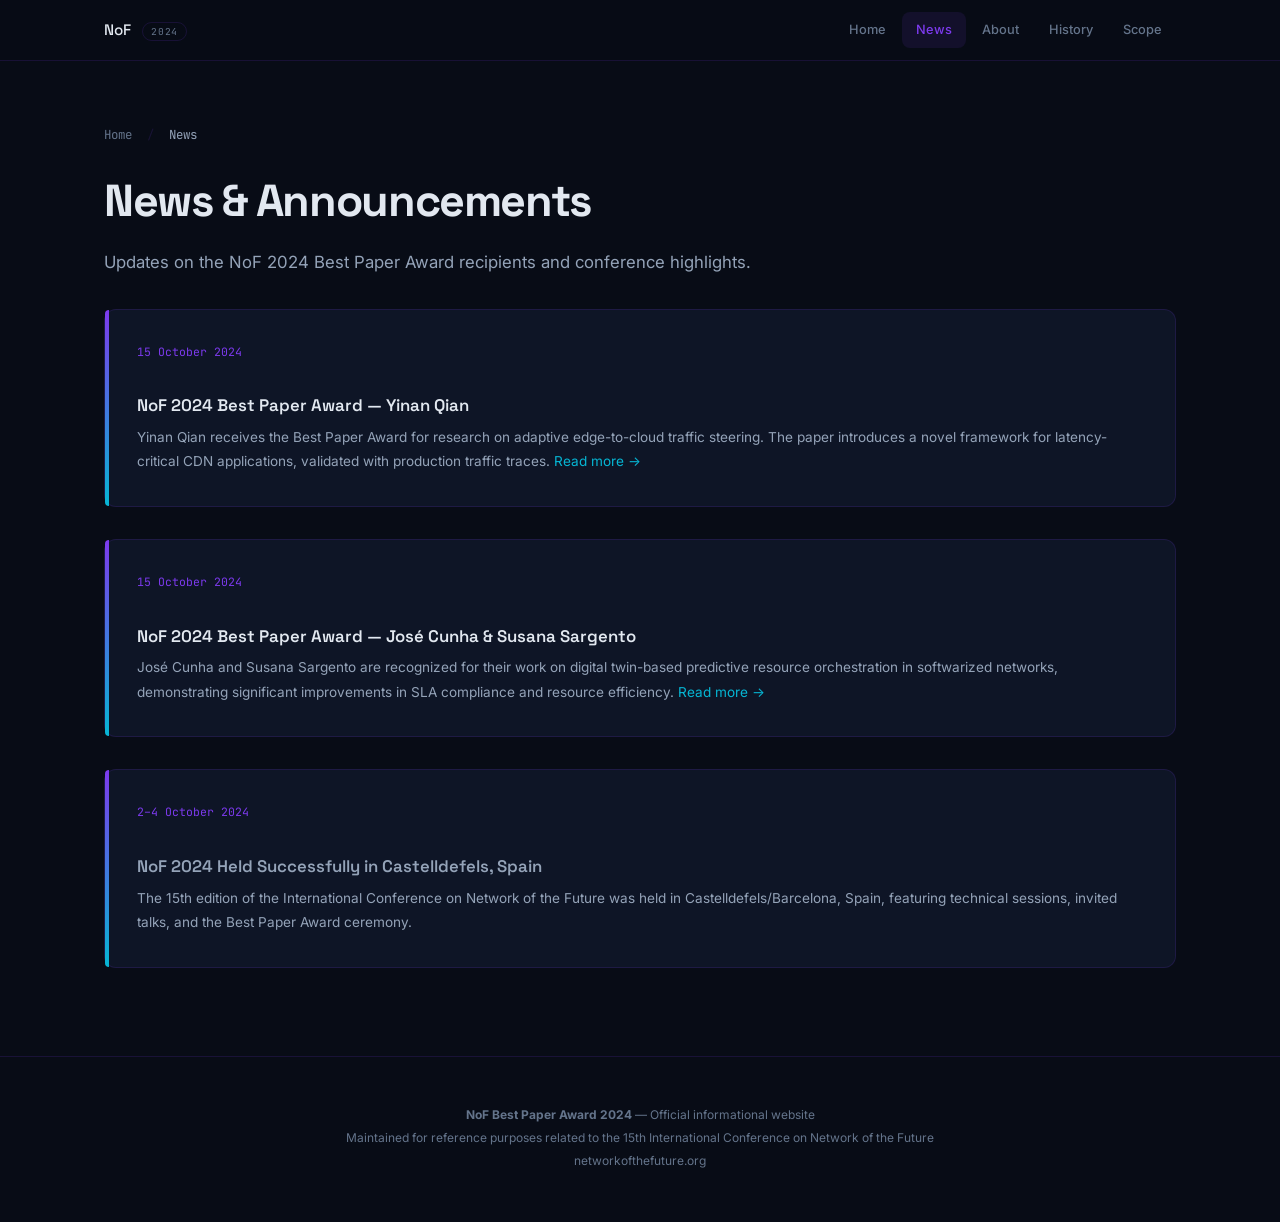
==== commit 866c6471: "NoF redesign: dark tech colors restored, magazine-style single-column layout, content differentiated" ====
--- a/news/index.html
+++ b/news/index.html
@@ -3,20 +3,19 @@
 <head>
   <meta charset="UTF-8">
   <meta name="viewport" content="width=device-width, initial-scale=1.0">
-  <title>Best Paper Award Announced — NoF 2024 News</title>
-  <meta name="description" content="NoF 2024 Best Paper Award announcements and coverage.">
+  <title>News — NoF Best Paper Award 2024</title>
+  <meta name="description" content="Latest news and announcements from the NoF 2024 Best Paper Award.">
   <link rel="stylesheet" href="/css/style.css">
   <link rel="icon" href="data:image/svg+xml,<svg xmlns=%22http://www.w3.org/2000/svg%22 viewBox=%220 0 100 100%22><text y=%22.9em%22 font-size=%2290%22>🌐</text></svg>">
 </head>
 <body>
 
-<div class="top-stripe"></div>
-
 <header class="site-header">
   <div class="container header-inner">
-    <div class="site-logo">
-      <a href="/">Network of the Future</a>
-      <span class="sub">NoF 2024 &middot; Best Paper Award</span>
+    <div class="site-title">
+      <a href="/">
+        NoF <span class="tag">2024</span>
+      </a>
     </div>
     <button class="menu-toggle" onclick="document.querySelector('.main-nav').classList.toggle('open')" aria-label="Toggle navigation">☰</button>
     <nav class="main-nav">
@@ -34,42 +33,42 @@
 
     <nav class="breadcrumb">
       <a href="/">Home</a>
-      <span class="sep">→</span>
-      <span>News</span>
+      <span class="sep">/</span>
+      <span class="current">News</span>
     </nav>
 
     <h1>News &amp; Announcements</h1>
+    <p class="lead">Updates on the NoF 2024 Best Paper Award recipients and conference highlights.</p>
 
-    <div class="article-header" style="border:none; padding:0;">
-      <p style="color:var(--text-muted); font-style:italic;">The latest updates from the NoF 2024 Best Paper Award.</p>
+    <!-- News Item 1 -->
+    <div class="award-card" style="margin-bottom: var(--space-xl);">
+      <p style="font-family: var(--font-mono); font-size: 0.72rem; color: var(--accent-purple); margin-bottom: var(--space-sm);">15 October 2024</p>
+      <h3 style="margin-bottom: var(--space-sm);">
+        <a href="/news/yinan-qian-award.html" style="color: var(--text-primary);">NoF 2024 Best Paper Award &mdash; Yinan Qian</a>
+      </h3>
+      <p style="color: var(--text-secondary); font-size: 0.85rem; margin-bottom: 0;">
+        Yinan Qian receives the Best Paper Award for research on adaptive edge-to-cloud traffic steering. The paper introduces a novel framework for latency-critical CDN applications, validated with production traffic traces. <a href="/news/yinan-qian-award.html" style="color: var(--accent-cyan);">Read more →</a>
+      </p>
     </div>
 
-    <!-- Article 1 -->
-    <article style="margin-bottom:var(--space-3xl);">
-      <p class="article-date" style="font-family:var(--font-sans); font-size:0.7rem; font-weight:500; color:var(--accent-rust); text-transform:uppercase; letter-spacing:0.1em; margin-bottom:var(--space-sm);">15 October 2024</p>
-      <h2 style="border:none; padding:0; margin-top:0; font-size:1.5rem;">
-        <a href="/news/yinan-qian-award.html" style="color:var(--text-body);">NoF 2024 Best Paper Award: Yinan Qian</a>
-      </h2>
-      <p>Yinan Qian receives the NoF 2024 Best Paper Award for the paper &ldquo;Adaptive Edge-to-Cloud Traffic Steering for Latency-Critical Applications in Next-Generation CDN Architectures.&rdquo; <a href="/news/yinan-qian-award.html">Read more →</a></p>
-    </article>
+    <!-- News Item 2 -->
+    <div class="award-card" style="margin-bottom: var(--space-xl);">
+      <p style="font-family: var(--font-mono); font-size: 0.72rem; color: var(--accent-purple); margin-bottom: var(--space-sm);">15 October 2024</p>
+      <h3 style="margin-bottom: var(--space-sm);">
+        <a href="/news/" style="color: var(--text-primary);">NoF 2024 Best Paper Award &mdash; Jos&eacute; Cunha &amp; Susana Sargento</a>
+      </h3>
+      <p style="color: var(--text-secondary); font-size: 0.85rem; margin-bottom: 0;">
+        Jos&eacute; Cunha and Susana Sargento are recognized for their work on digital twin-based predictive resource orchestration in softwarized networks, demonstrating significant improvements in SLA compliance and resource efficiency. <a href="/news/" style="color: var(--accent-cyan);">Read more →</a>
+      </p>
+    </div>
 
-    <!-- Article 2 -->
-    <article style="margin-bottom:var(--space-3xl);">
-      <p class="article-date" style="font-family:var(--font-sans); font-size:0.7rem; font-weight:500; color:var(--accent-rust); text-transform:uppercase; letter-spacing:0.1em; margin-bottom:var(--space-sm);">15 October 2024</p>
-      <h2 style="border:none; padding:0; margin-top:0; font-size:1.5rem;">
-        <a href="/news/index.html" style="color:var(--text-body);">NoF 2024 Best Paper Award: Jos&eacute; Cunha &amp; Susana Sargento</a>
-      </h2>
-      <p>Jos&eacute; Cunha and Susana Sargento receive the NoF 2024 Best Paper Award for their work on predictive resource orchestration using digital twin technology. <a href="/news/index.html">Read more →</a></p>
-    </article>
-
-    <!-- Article 3 -->
-    <article style="margin-bottom:var(--space-3xl);">
-      <p class="article-date" style="font-family:var(--font-sans); font-size:0.7rem; font-weight:500; color:var(--accent-rust); text-transform:uppercase; letter-spacing:0.1em; margin-bottom:var(--space-sm);">2&ndash;4 October 2024</p>
-      <h2 style="border:none; padding:0; margin-top:0; font-size:1.5rem;">
-        <span style="color:var(--text-body);">NoF 2024 Held Successfully in Castelldefels, Spain</span>
-      </h2>
-      <p>The 15th edition of the International Conference on Network of the Future took place in Castelldefels / Barcelona, Spain, featuring technical sessions, keynote speeches, and the Best Paper Award ceremony.</p>
-    </article>
+    <!-- News Item 3 -->
+    <div class="award-card">
+      <p style="font-family: var(--font-mono); font-size: 0.72rem; color: var(--accent-purple); margin-bottom: var(--space-sm);">2&ndash;4 October 2024</p>
+      <h3 style="margin-bottom: var(--space-sm);">NoF 2024 Held Successfully in Castelldefels, Spain</h3>
+      <p style="color: var(--text-secondary); font-size: 0.85rem; margin-bottom: 0;">
+        The 15th edition of the International Conference on Network of the Future was held in Castelldefels/Barcelona, Spain, featuring technical sessions, invited talks, and the Best Paper Award ceremony.</p>
+    </div>
 
   </div>
 </section>
@@ -82,8 +81,6 @@
   </div>
 </footer>
 
-<div class="footer-stripe"></div>
-
 <script>
 document.addEventListener('DOMContentLoaded', function() {
   var toggle = document.querySelector('.menu-toggle');
--- a/css/style.css
+++ b/css/style.css
@@ -1,38 +1,36 @@
 /* ============================================
    NoF 2024 Best Paper Award — Official Site
-   Academic Magazine Design System
+   Dark Tech / Magazine Feature Design
    ============================================
-   Completely different from RNDM (navy+gold)
-   and previous NoF (dark purple+cyan tech).
-   Warm, light, editorial style.
+   Uses dark tech colors (same family as before)
+   but completely different LAYOUT from RNDM.
+   RNDM = two-column grid (main + sidebar).
+   NoF  = full-width feature magazine / card-vertical
    ============================================ */
 
 /* --- Fonts --- */
-@import url('https://fonts.googleapis.com/css2?family=DM+Serif+Display:ital@0;1&family=Inter:wght@300;400;500;600;700&family=Source+Serif+4:opsz,wght@8..60,400;8..60,500;8..60,600&display=swap');
+@import url('https://fonts.googleapis.com/css2?family=Space+Grotesk:wght@300;400;500;600;700&family=Inter:wght@300;400;500;600&family=JetBrains+Mono:wght@400;500&display=swap');
 
 :root {
-  /* Colors — warm editorial palette */
-  --bg-page:      #f7f5f0;
-  --bg-white:     #ffffff;
-  --bg-warm:      #f0ede8;
-  --bg-accent:    #ebf0f5;
-  --accent-rust:  #b85c38;
-  --accent-sage:  #7a9e7e;
-  --accent-navy:  #2c3e50;
-  --accent-gold:  #c9a96e;
-  --text-body:    #2d2d2d;
-  --text-muted:   #707070;
-  --text-light:   #9a9a9a;
-  --border:       #e0dcd4;
-  --border-light: #edeae4;
-  --shadow-card:  0 2px 12px rgba(0,0,0,0.06);
-  --shadow-hover: 0 8px 30px rgba(0,0,0,0.1);
-  --top-stripe:   #2c3e50;
+  /* Colors — dark tech palette (same family as before) */
+  --bg-dark:      #080c16;
+  --bg-card:      #0e1526;
+  --bg-card-hover:#141d33;
+  --bg-elevated:  #1a2540;
+  --accent-purple:#7c3aed;
+  --accent-cyan:  #06b6d4;
+  --accent-pink:  #ec4899;
+  --accent-glow:  rgba(124, 58, 237, 0.3);
+  --text-primary: #e2e8f0;
+  --text-secondary:#94a3b8;
+  --text-muted:   #64748b;
+  --border-color: rgba(124, 58, 237, 0.15);
+  --border-light: rgba(148, 163, 184, 0.1);
 
   /* Typography */
-  --font-display: 'DM Serif Display', Georgia, 'Times New Roman', serif;
-  --font-body:    'Source Serif 4', Georgia, serif;
+  --font-display: 'Space Grotesk', -apple-system, BlinkMacSystemFont, sans-serif;
   --font-sans:    'Inter', -apple-system, BlinkMacSystemFont, sans-serif;
+  --font-mono:    'JetBrains Mono', 'SF Mono', monospace;
 
   /* Spacing */
   --space-sm:  8px;
@@ -41,55 +39,57 @@
   --space-xl:  32px;
   --space-2xl: 48px;
   --space-3xl: 64px;
-  --space-4xl: 96px;
+  --space-4xl: 80px;
 
   /* Radii */
   --radius-sm: 4px;
   --radius-md: 8px;
-  --radius-lg: 16px;
+  --radius-lg: 12px;
+  --radius-xl: 20px;
+
+  /* Shadows */
+  --shadow-card:  0 4px 24px rgba(0,0,0,0.4);
+  --shadow-glow:  0 0 30px var(--accent-glow);
 }
 
 /* ----- Reset ----- */
 *, *::before, *::after { box-sizing: border-box; margin: 0; padding: 0; }
-html { font-size: 17px; scroll-behavior: smooth; -webkit-font-smoothing: antialiased; }
+html { font-size: 16px; scroll-behavior: smooth; -webkit-font-smoothing: antialiased; }
 body {
-  font-family: var(--font-body);
-  color: var(--text-body);
-  background: var(--bg-page);
-  line-height: 1.7;
-}
+  font-family: var(--font-sans);
+  color: var(--text-primary);
+  background: var(--bg-dark);
+  line-height: 1.6;
+}
+
+a { color: var(--accent-cyan); text-decoration: none; transition: color 0.2s ease; }
+a:hover { color: var(--accent-pink); }
 
 img { max-width: 100%; display: block; }
-a { color: var(--accent-rust); text-decoration: none; transition: color 0.2s; }
-a:hover { color: var(--accent-navy); }
+ul, ol { list-style: none; }
 
 /* ----- Container ----- */
 .container {
+  max-width: 1120px;
+  margin: 0 auto;
+  padding: 0 var(--space-lg);
+}
+
+.container-narrow {
   max-width: 800px;
   margin: 0 auto;
   padding: 0 var(--space-lg);
 }
 
-.container-wide {
-  max-width: 960px;
-  margin: 0 auto;
-  padding: 0 var(--space-lg);
-}
-
-/* ============================================
-   TOP STRIPE
-   ============================================ */
-.top-stripe {
-  background: var(--top-stripe);
-  height: 6px;
-}
-
-/* ============================================
-   HEADER
+/* ============================================
+   HEADER — minimal left-aligned
+   Different from RNDM's centered/nav layout
    ============================================ */
 .site-header {
-  background: var(--bg-white);
-  border-bottom: 1px solid var(--border);
+  background: rgba(8, 12, 22, 0.95);
+  backdrop-filter: blur(16px);
+  -webkit-backdrop-filter: blur(16px);
+  border-bottom: 1px solid var(--border-color);
   position: sticky;
   top: 0;
   z-index: 100;
@@ -99,586 +99,569 @@
   display: flex;
   align-items: center;
   justify-content: space-between;
-  height: 68px;
-}
-
-.site-logo a {
-  font-family: var(--font-display);
-  font-size: 1.15rem;
-  color: var(--text-body);
+  height: 60px;
+}
+
+.site-title a {
+  font-family: var(--font-display);
+  font-size: 0.95rem;
+  font-weight: 500;
+  color: var(--text-primary);
   letter-spacing: -0.01em;
-  line-height: 1.2;
-}
-
-.site-logo .sub {
-  display: block;
-  font-family: var(--font-sans);
+}
+
+.site-title .tag {
+  color: var(--text-muted);
+  font-family: var(--font-mono);
   font-size: 0.6rem;
-  font-weight: 500;
-  color: var(--text-light);
-  text-transform: uppercase;
-  letter-spacing: 0.12em;
-  margin-top: 1px;
+  font-weight: 400;
+  margin-left: 8px;
+  padding: 2px 8px;
+  border: 1px solid var(--border-color);
+  border-radius: 100px;
+  text-transform: uppercase;
+  letter-spacing: 0.06em;
 }
 
 .menu-toggle {
   display: none;
   background: none;
-  border: 1px solid var(--border);
-  color: var(--text-muted);
-  font-size: 1.2rem;
+  border: 1px solid var(--border-color);
+  color: var(--text-secondary);
+  font-size: 1.3rem;
   padding: 6px 12px;
-  border-radius: var(--radius-sm);
+  border-radius: var(--radius-md);
   cursor: pointer;
 }
 
 .main-nav { display: flex; gap: 2px; }
 .main-nav a {
+  font-size: 0.8rem;
+  font-weight: 500;
+  color: var(--text-muted);
+  padding: 8px 14px;
+  border-radius: var(--radius-md);
+  transition: all 0.2s ease;
+}
+.main-nav a:hover, .main-nav a.active {
+  color: var(--text-primary);
+  background: rgba(124, 58, 237, 0.1);
+}
+.main-nav a.active {
+  color: var(--accent-purple);
+}
+
+/* ============================================
+   HERO — large, bold, left-aligned
+   Different from RNDM's centered hero
+   ============================================ */
+.hero {
+  padding: var(--space-4xl) 0 var(--space-2xl);
+  position: relative;
+  overflow: hidden;
+}
+
+.hero::before {
+  content: '';
+  position: absolute;
+  top: -400px;
+  right: -200px;
+  width: 600px;
+  height: 600px;
+  background: radial-gradient(circle, rgba(124, 58, 237, 0.06) 0%, transparent 70%);
+  pointer-events: none;
+}
+
+.hero-inner {
+  max-width: 800px;
+}
+
+.hero-badge {
+  display: inline-flex;
+  align-items: center;
+  gap: 6px;
+  font-family: var(--font-mono);
+  font-size: 0.68rem;
+  color: var(--accent-purple);
+  margin-bottom: var(--space-lg);
+  padding: 4px 14px;
+  border: 1px solid rgba(124, 58, 237, 0.2);
+  border-radius: 100px;
+  background: rgba(124, 58, 237, 0.06);
+}
+
+.hero h1 {
+  font-family: var(--font-display);
+  font-size: 3.8rem;
+  font-weight: 700;
+  line-height: 1.0;
+  letter-spacing: -0.04em;
+  margin-bottom: var(--space-lg);
+}
+
+.hero h1 .accent {
+  background: linear-gradient(135deg, var(--accent-purple), var(--accent-cyan));
+  -webkit-background-clip: text;
+  -webkit-text-fill-color: transparent;
+  background-clip: text;
+}
+
+.hero-meta {
+  font-size: 0.9rem;
+  color: var(--text-muted);
+  line-height: 1.7;
+  margin-bottom: var(--space-xl);
+}
+
+.hero-meta strong {
+  color: var(--text-secondary);
+  font-weight: 500;
+}
+
+/* ============================================
+   FEATURE BAR — stats/badge row
+   ============================================ */
+.feature-bar {
+  display: flex;
+  gap: var(--space-xl);
+  padding: var(--space-xl) 0;
+  border-top: 1px solid var(--border-color);
+  border-bottom: 1px solid var(--border-color);
+  margin-bottom: var(--space-2xl);
+}
+
+.feat-item {
+  display: flex;
+  flex-direction: column;
+  gap: 2px;
+}
+
+.feat-item .num {
+  font-family: var(--font-display);
+  font-size: 1.6rem;
+  font-weight: 700;
+  color: var(--accent-cyan);
+  line-height: 1;
+}
+
+.feat-item .label {
+  font-size: 0.7rem;
+  color: var(--text-muted);
+  text-transform: uppercase;
+  letter-spacing: 0.06em;
+}
+
+/* ============================================
+   FULL-WIDTH FEATURE SECTION
+   ============================================ */
+.feature-section {
+  padding: var(--space-3xl) 0;
+}
+
+.feature-section .section-label {
+  font-family: var(--font-mono);
+  font-size: 0.65rem;
+  color: var(--accent-purple);
+  text-transform: uppercase;
+  letter-spacing: 0.08em;
+  margin-bottom: var(--space-md);
+  display: flex;
+  align-items: center;
+  gap: 8px;
+}
+
+.feature-section .section-label::after {
+  content: '';
+  flex: 1;
+  height: 1px;
+  background: var(--border-color);
+}
+
+.feature-section h2 {
+  font-family: var(--font-display);
+  font-size: 2rem;
+  font-weight: 700;
+  letter-spacing: -0.02em;
+  margin-bottom: var(--space-lg);
+  line-height: 1.15;
+}
+
+.feature-section h2 .sub {
+  display: block;
+  font-family: var(--font-sans);
+  font-size: 0.72rem;
+  font-weight: 500;
+  color: var(--text-muted);
+  text-transform: uppercase;
+  letter-spacing: 0.08em;
+  margin-bottom: 6px;
+}
+
+/* ============================================
+   AWARD CARDS — vertical stacked, decorative left border
+   Different from RNDM's side-by-side cards
+   ============================================ */
+.award-card {
+  background: var(--bg-card);
+  border: 1px solid var(--border-color);
+  border-radius: var(--radius-lg);
+  padding: var(--space-xl);
+  margin-bottom: var(--space-lg);
+  position: relative;
+  transition: all 0.3s ease;
+}
+
+.award-card::before {
+  content: '';
+  position: absolute;
+  top: 0;
+  bottom: 0;
+  left: 0;
+  width: 4px;
+  background: linear-gradient(180deg, var(--accent-purple), var(--accent-cyan));
+  border-radius: var(--radius-lg) 0 0 var(--radius-lg);
+}
+
+.award-card:hover {
+  border-color: rgba(124, 58, 237, 0.3);
+  box-shadow: var(--shadow-glow);
+}
+
+.award-card .card-tag {
+  display: inline-block;
+  background: linear-gradient(135deg, var(--accent-purple), var(--accent-pink));
+  color: white;
+  padding: 3px 12px;
+  border-radius: 100px;
+  font-size: 0.65rem;
+  font-weight: 600;
+  text-transform: uppercase;
+  letter-spacing: 0.08em;
+  margin-bottom: var(--space-md);
+}
+
+.award-card h3 {
+  font-family: var(--font-display);
+  font-size: 1.2rem;
+  font-weight: 600;
+  color: var(--text-primary);
+  margin-bottom: var(--space-md);
+  line-height: 1.35;
+}
+
+.award-card .meta-row {
+  display: flex;
+  gap: 8px;
+  font-size: 0.82rem;
+  color: var(--text-secondary);
+  margin-bottom: 4px;
+}
+
+.award-card .meta-row .strong {
+  color: var(--accent-cyan);
+  font-weight: 500;
+  min-width: 80px;
+  flex-shrink: 0;
+}
+
+.award-card .btn-ghost {
+  display: inline-block;
+  margin-top: var(--space-md);
+  padding: 7px 20px;
+  border: 1px solid var(--border-color);
+  border-radius: var(--radius-md);
+  font-size: 0.78rem;
+  font-weight: 500;
+  color: var(--text-secondary);
+  transition: all 0.2s ease;
+}
+
+.award-card .btn-ghost:hover {
+  background: linear-gradient(135deg, var(--accent-purple), var(--accent-pink));
+  color: white;
+  border-color: transparent;
+}
+
+/* ============================================
+   INFO GRID — for metadata displays
+   ============================================ */
+.info-grid {
+  background: var(--bg-card);
+  border: 1px solid var(--border-color);
+  border-radius: var(--radius-lg);
+  padding: var(--space-lg);
+  display: grid;
+  grid-template-columns: 1fr 1fr;
+  gap: 0;
+}
+
+.info-grid .cell {
+  padding: 14px 16px;
+  border-bottom: 1px solid var(--border-light);
+  border-right: 1px solid var(--border-light);
+}
+
+.info-grid .cell:nth-child(2n) {
+  border-right: none;
+}
+
+.info-grid .cell:nth-last-child(-n+2) {
+  border-bottom: none;
+}
+
+.info-grid .cell-label {
+  font-size: 0.65rem;
+  font-weight: 600;
+  color: var(--text-muted);
+  text-transform: uppercase;
+  letter-spacing: 0.06em;
+  margin-bottom: 4px;
+}
+
+.info-grid .cell-value {
+  font-size: 0.85rem;
+  color: var(--text-primary);
+}
+
+/* ============================================
+   HIGHLIGHT STATS — full-width banner
+   ============================================ */
+.stats-banner {
+  background: linear-gradient(135deg, rgba(124, 58, 237, 0.06), rgba(6, 182, 212, 0.03));
+  border: 1px solid var(--border-color);
+  border-radius: var(--radius-xl);
+  padding: var(--space-2xl);
+  margin: var(--space-2xl) 0;
+}
+
+.stats-banner h3 {
+  font-family: var(--font-display);
+  font-size: 1.1rem;
+  margin-bottom: var(--space-lg);
+}
+
+.stats-grid {
+  display: grid;
+  grid-template-columns: 1fr 1fr;
+  gap: var(--space-lg);
+}
+
+.stat-card {
+  background: rgba(6, 182, 212, 0.04);
+  border: 1px solid rgba(6, 182, 212, 0.1);
+  border-radius: var(--radius-md);
+  padding: var(--space-lg);
+}
+
+.stat-card .stat-icon {
+  font-size: 1.2rem;
+  margin-bottom: var(--space-sm);
+}
+
+.stat-card .stat-num {
+  font-family: var(--font-display);
+  font-size: 1.4rem;
+  font-weight: 700;
+  color: var(--accent-cyan);
+}
+
+.stat-card .stat-desc {
+  font-size: 0.82rem;
+  color: var(--text-secondary);
+  margin-top: 4px;
+}
+
+/* ============================================
+   QUOTE BLOCK
+   ============================================ */
+.quote-block {
+  margin: var(--space-2xl) 0;
+  padding: var(--space-xl);
+  border-left: 3px solid var(--accent-purple);
+  background: linear-gradient(135deg, rgba(124, 58, 237, 0.04), transparent);
+  border-radius: 0 var(--radius-md) var(--radius-md) 0;
+}
+
+.quote-block p {
+  font-family: var(--font-display);
+  font-size: 1.05rem;
+  font-style: italic;
+  color: var(--text-secondary);
+  line-height: 1.5;
+}
+
+.quote-block .attribution {
+  display: block;
   font-family: var(--font-sans);
   font-size: 0.78rem;
-  font-weight: 500;
-  color: var(--text-muted);
-  padding: 8px 16px;
-  border-radius: var(--radius-sm);
-  text-transform: uppercase;
-  letter-spacing: 0.05em;
-  transition: all 0.2s;
-}
-.main-nav a:hover { color: var(--accent-rust); background: var(--bg-warm); }
-.main-nav a.active {
-  color: var(--accent-navy);
-  background: var(--bg-accent);
-}
-
-/* ============================================
-   HERO / MASTHEAD
-   ============================================ */
-.masthead {
-  background: var(--bg-white);
-  border-bottom: 1px solid var(--border);
-  padding: var(--space-4xl) 0 var(--space-3xl);
-  text-align: center;
-  position: relative;
-}
-
-.masthead::after {
-  content: '';
-  position: absolute;
-  bottom: -1px;
-  left: 50%;
-  transform: translateX(-50%);
-  width: 120px;
-  height: 3px;
-  background: var(--accent-rust);
-}
-
-.masthead-label {
-  font-family: var(--font-sans);
-  font-size: 0.7rem;
-  font-weight: 500;
-  color: var(--text-light);
-  text-transform: uppercase;
-  letter-spacing: 0.15em;
+  font-style: normal;
+  color: var(--text-muted);
+  margin-top: var(--space-md);
+}
+
+/* ============================================
+   PAGE SECTION (interior pages)
+   ============================================ */
+.page-section {
+  padding: var(--space-3xl) 0;
+}
+
+.page-section h1 {
+  font-family: var(--font-display);
+  font-size: 2.8rem;
+  font-weight: 700;
+  letter-spacing: -0.03em;
   margin-bottom: var(--space-lg);
-}
-
-.masthead h1 {
-  font-family: var(--font-display);
-  font-size: 3.2rem;
-  font-weight: 400;
-  color: var(--text-body);
-  line-height: 1.15;
+  line-height: 1.05;
+}
+
+.page-section .lead {
+  font-size: 1.05rem;
+  color: var(--text-secondary);
+  line-height: 1.7;
+  margin-bottom: var(--space-xl);
+  max-width: 700px;
+}
+
+.page-section h2 {
+  font-family: var(--font-display);
+  font-size: 1.5rem;
+  font-weight: 600;
+  color: var(--text-primary);
+  margin: var(--space-2xl) 0 var(--space-md);
+}
+
+.page-section h3 {
+  font-family: var(--font-display);
+  font-size: 1.05rem;
+  font-weight: 600;
+  color: var(--text-secondary);
+  margin: var(--space-xl) 0 var(--space-sm);
+}
+
+.page-section p {
+  color: var(--text-secondary);
   margin-bottom: var(--space-md);
+  line-height: 1.8;
+}
+
+.page-section ul, .page-section ol {
+  margin: 0 0 var(--space-md) 20px;
+  color: var(--text-secondary);
+}
+
+.page-section li {
+  margin-bottom: 6px;
+}
+
+/* ============================================
+   BREADCRUMB
+   ============================================ */
+.breadcrumb {
+  font-size: 0.78rem;
+  color: var(--text-muted);
+  margin-bottom: var(--space-xl);
+  font-family: var(--font-mono);
+}
+.breadcrumb a { color: var(--text-muted); }
+.breadcrumb a:hover { color: var(--accent-cyan); }
+.breadcrumb .sep { margin: 0 8px; color: var(--border-color); }
+.breadcrumb .current { color: var(--text-secondary); }
+
+/* ============================================
+   NEWS ARTICLE
+   ============================================ */
+.article-header {
+  margin-bottom: var(--space-2xl);
+  padding-bottom: var(--space-lg);
+  border-bottom: 1px solid var(--border-color);
+}
+
+.article-header .article-date {
+  font-family: var(--font-mono);
+  font-size: 0.75rem;
+  color: var(--accent-purple);
+  margin-bottom: var(--space-sm);
+}
+
+.article-header h1 {
+  font-family: var(--font-display);
+  font-size: 2.2rem;
+  font-weight: 700;
   letter-spacing: -0.02em;
-}
-
-.masthead h1 .accent {
-  color: var(--accent-rust);
-}
-
-.masthead-subtitle {
+  line-height: 1.1;
+}
+
+.article-body { line-height: 1.9; color: var(--text-secondary); }
+.article-body p { margin-bottom: var(--space-md); }
+.article-body h2 {
+  font-family: var(--font-display);
+  font-size: 1.3rem;
+  color: var(--text-primary);
+  margin: var(--space-2xl) 0 var(--space-md);
+}
+.article-body h3 {
+  font-family: var(--font-mono);
+  font-size: 0.78rem;
+  font-weight: 600;
+  color: var(--accent-cyan);
+  text-transform: uppercase;
+  letter-spacing: 0.06em;
+  margin: var(--space-xl) 0 var(--space-sm);
+}
+
+/* ============================================
+   PAPER DETAILS PANEL
+   ============================================ */
+.paper-panel {
+  background: var(--bg-card);
+  border: 1px solid var(--border-color);
+  border-radius: var(--radius-lg);
+  overflow: hidden;
+  margin: var(--space-xl) 0;
+}
+
+.paper-panel-header {
+  background: linear-gradient(135deg, rgba(124, 58, 237, 0.08), rgba(6, 182, 212, 0.04));
+  padding: var(--space-lg);
+  border-bottom: 1px solid var(--border-color);
+}
+
+.paper-panel-header h3 {
+  font-family: var(--font-display);
   font-size: 1rem;
-  color: var(--text-muted);
-  max-width: 560px;
-  margin: 0 auto var(--space-sm);
-  font-style: italic;
-}
-
-.masthead-meta {
-  font-family: var(--font-sans);
-  font-size: 0.78rem;
-  color: var(--text-light);
-}
-.masthead-meta span { margin: 0 6px; }
-.masthead-meta .sep { color: var(--border); }
-
-/* ============================================
-   AWARD SPOTLIGHT
-   ============================================ */
-.award-spotlight {
-  background: var(--bg-white);
-  padding: var(--space-3xl) 0 var(--space-2xl);
-  border-bottom: 1px solid var(--border);
-}
-
-.award-spotlight-inner {
-  display: grid;
-  grid-template-columns: 1fr 1fr;
-  gap: var(--space-xl);
-  max-width: 860px;
-  margin: 0 auto;
-  padding: 0 var(--space-lg);
-}
-
-.spotlight-card {
-  background: var(--bg-warm);
-  border: 1px solid var(--border);
-  border-radius: var(--radius-lg);
-  padding: var(--space-xl);
-  position: relative;
-  transition: all 0.3s ease;
-}
-
-.spotlight-card:hover {
-  box-shadow: var(--shadow-hover);
-  border-color: var(--accent-sage);
-}
-
-.spotlight-card .card-badge {
-  display: inline-block;
-  font-family: var(--font-sans);
-  font-size: 0.65rem;
-  font-weight: 600;
-  color: var(--bg-white);
-  background: var(--accent-sage);
-  padding: 3px 12px;
-  border-radius: 100px;
-  text-transform: uppercase;
-  letter-spacing: 0.08em;
-  margin-bottom: var(--space-md);
-}
-
-.spotlight-card.card-nof2 .card-badge {
-  background: var(--accent-rust);
-}
-
-.spotlight-card h3 {
-  font-family: var(--font-display);
-  font-size: 1.1rem;
-  font-weight: 400;
-  color: var(--text-body);
-  line-height: 1.35;
-  margin-bottom: var(--space-md);
-}
-
-.spotlight-card .meta-line {
-  font-size: 0.85rem;
-  color: var(--text-muted);
-  margin-bottom: 4px;
-  line-height: 1.4;
-}
-
-.spotlight-card .meta-line strong {
-  font-family: var(--font-sans);
-  font-weight: 600;
-  color: var(--accent-navy);
-}
-
-.spotlight-card .read-link {
-  display: inline-block;
-  margin-top: var(--space-md);
-  font-family: var(--font-sans);
-  font-size: 0.75rem;
-  font-weight: 500;
-  color: var(--accent-rust);
-  text-transform: uppercase;
-  letter-spacing: 0.06em;
-  transition: all 0.2s;
-}
-
-.spotlight-card .read-link:hover {
-  color: var(--accent-navy);
-}
-
-/* ============================================
-   MAIN CONTENT AREA (magazine-style single column)
-   ============================================ */
-.content-area {
-  padding: var(--space-3xl) 0;
-}
-
-.content-area h2 {
-  font-family: var(--font-display);
-  font-size: 1.6rem;
-  font-weight: 400;
-  color: var(--text-body);
-  margin: var(--space-3xl) 0 var(--space-lg);
-  line-height: 1.2;
-  padding-bottom: var(--space-sm);
-  border-bottom: 2px solid var(--border-light);
-}
-
-.content-area h2:first-child {
-  margin-top: 0;
-}
-
-.content-area h2 .sub {
-  display: block;
-  font-family: var(--font-sans);
-  font-size: 0.65rem;
-  font-weight: 500;
-  color: var(--text-light);
-  text-transform: uppercase;
-  letter-spacing: 0.12em;
-  margin-bottom: 6px;
-}
-
-.content-area h3 {
-  font-family: var(--font-display);
-  font-size: 1.15rem;
-  font-weight: 400;
-  color: var(--text-body);
-  margin: var(--space-xl) 0 var(--space-md);
-}
-
-.content-area p {
-  margin-bottom: var(--space-md);
-  color: var(--text-body);
-  line-height: 1.85;
-}
-
-.content-area ul, .content-area ol {
-  margin: 0 0 var(--space-md) 24px;
-  color: var(--text-body);
-}
-
-.content-area li { margin-bottom: 6px; }
-
-.content-area strong {
-  font-family: var(--font-sans);
-  font-weight: 600;
-  color: var(--accent-navy);
-}
-
-/* ============================================
-   MAGAZINE BLOCKS
-   ============================================ */
-
-/* Pull Quote */
-.pull-quote {
-  margin: var(--space-xl) 0;
-  padding: var(--space-lg) var(--space-xl);
-  background: var(--bg-accent);
-  border-radius: var(--radius-md);
-  border-left: 4px solid var(--accent-navy);
-  font-family: var(--font-display);
-  font-size: 1.05rem;
-  font-style: italic;
-  color: var(--accent-navy);
-  line-height: 1.5;
-}
-
-.pull-quote .attribution {
-  display: block;
-  font-family: var(--font-sans);
-  font-size: 0.75rem;
-  font-style: normal;
-  color: var(--text-light);
-  margin-top: var(--space-sm);
-}
-
-/* Info Grid (metadata display) */
-.info-grid {
-  background: var(--bg-warm);
-  border: 1px solid var(--border);
-  border-radius: var(--radius-md);
+  font-weight: 600;
+  color: var(--text-primary);
+  margin: 0;
+}
+
+.paper-panel-body {
   padding: var(--space-lg);
-  margin: var(--space-lg) 0;
-}
-
-.info-grid .row {
+}
+
+.paper-panel-body .row {
   display: flex;
   padding: 10px 0;
   border-bottom: 1px solid var(--border-light);
-  font-size: 0.88rem;
-}
-
-.info-grid .row:last-child { border-bottom: none; }
-
-.info-grid .row-label {
-  flex: 0 0 140px;
-  font-family: var(--font-sans);
-  font-size: 0.72rem;
-  font-weight: 600;
-  color: var(--text-light);
+}
+
+.paper-panel-body .row:last-child {
+  border-bottom: none;
+}
+
+.paper-panel-body .row-label {
+  flex: 0 0 120px;
+  font-size: 0.7rem;
+  font-weight: 600;
+  color: var(--text-muted);
   text-transform: uppercase;
   letter-spacing: 0.06em;
 }
 
-.info-grid .row-value {
+.paper-panel-body .row-value {
   flex: 1;
-  color: var(--text-body);
-}
-
-/* Timeline */
-.timeline {
-  list-style: none !important;
-  margin: var(--space-lg) 0 !important;
-  padding: 0 !important;
-}
-
-.timeline li {
-  position: relative;
-  padding: var(--space-md) 0 var(--space-md) 28px;
-  margin: 0 !important;
-  border-left: 2px solid var(--border);
-}
-
-.timeline li::before {
-  content: '';
-  position: absolute;
-  left: -5px;
-  top: 22px;
-  width: 8px;
-  height: 8px;
-  background: var(--accent-sage);
-  border-radius: 50%;
-}
-
-.timeline li:last-child {
-  border-left: 2px solid transparent;
-}
-
-.timeline .year {
-  font-family: var(--font-sans);
-  font-size: 0.72rem;
-  font-weight: 600;
-  color: var(--accent-sage);
-  text-transform: uppercase;
-  letter-spacing: 0.08em;
-  display: block;
-  margin-bottom: 2px;
-}
-
-.timeline li.highlight::before {
-  background: var(--accent-rust);
-  width: 10px;
-  height: 10px;
-  left: -6px;
-}
-
-.timeline li.highlight .year {
-  color: var(--accent-rust);
-}
-
-/* Medal Box */
-.medal-box {
-  display: flex;
-  align-items: flex-start;
-  gap: var(--space-lg);
-  background: var(--bg-white);
-  border: 1px solid var(--border);
-  border-radius: var(--radius-lg);
-  padding: var(--space-xl);
-  margin: var(--space-xl) 0;
-}
-
-.medal-icon {
-  flex-shrink: 0;
-  width: 48px;
-  height: 48px;
-  background: var(--accent-navy);
-  border-radius: 50%;
-  display: flex;
-  align-items: center;
-  justify-content: center;
-  font-size: 1.3rem;
-}
-
-.medal-text h3 {
-  font-family: var(--font-display);
-  font-size: 1rem;
-  font-weight: 400;
-  margin: 0 0 4px !important;
-}
-
-.medal-text p {
   font-size: 0.85rem;
-  color: var(--text-muted);
-}
-
-/* ============================================
-   SIDEBAR (minimal, right side)
-   ============================================ */
-.page-with-sidebar {
-  display: grid;
-  grid-template-columns: 1fr 240px;
-  gap: var(--space-2xl);
-}
-
-.sidebar-mini {
-  font-size: 0.82rem;
-}
-
-.sidebar-mini .card {
-  background: var(--bg-warm);
-  border: 1px solid var(--border);
-  border-radius: var(--radius-md);
-  padding: var(--space-lg);
-  margin-bottom: var(--space-lg);
-}
-
-.sidebar-mini .card h4 {
-  font-family: var(--font-sans);
-  font-size: 0.65rem;
-  font-weight: 600;
-  color: var(--text-light);
-  text-transform: uppercase;
-  letter-spacing: 0.1em;
-  margin-bottom: var(--space-md);
-  padding-bottom: var(--space-sm);
-  border-bottom: 1px solid var(--border-light);
-}
-
-.sidebar-mini ul {
-  list-style: none;
-  margin: 0;
-}
-
-.sidebar-mini li {
-  padding: 6px 0;
-  border-bottom: 1px solid var(--border-light);
-}
-
-.sidebar-mini li:last-child {
-  border-bottom: none;
-}
-
-.sidebar-mini .label {
-  display: block;
-  font-size: 0.72rem;
-  color: var(--text-light);
-  font-family: var(--font-sans);
-  font-weight: 500;
-  text-transform: uppercase;
-  letter-spacing: 0.05em;
-  margin-bottom: 1px;
-}
-
-.sidebar-mini .value {
-  color: var(--text-body);
-  font-size: 0.82rem;
-}
-
-.sidebar-mini a {
-  font-size: 0.82rem;
-  display: block;
-  padding: 2px 0;
-}
-
-.sidebar-mini .news-item {
-  padding: 8px 0;
-}
-
-.sidebar-mini .news-item .date {
-  font-family: var(--font-sans);
-  font-size: 0.65rem;
-  font-weight: 600;
-  color: var(--accent-rust);
-  display: block;
-  margin-bottom: 2px;
-}
-
-/* ============================================
-   PAGE SECTION (full-width interior pages)
-   ============================================ */
-.page-section {
-  padding: var(--space-4xl) 0 var(--space-3xl);
-}
-
-.page-section h1 {
-  font-family: var(--font-display);
-  font-size: 2.2rem;
-  font-weight: 400;
-  color: var(--text-body);
-  margin-bottom: var(--space-lg);
-  line-height: 1.15;
-}
-
-.page-section .lead {
-  font-size: 1.05rem;
-  color: var(--text-muted);
-  line-height: 1.65;
-  margin-bottom: var(--space-xl);
-  font-style: italic;
-}
-
-/* ============================================
-   NEWS ARTICLE
-   ============================================ */
-.breadcrumb {
-  font-family: var(--font-sans);
-  font-size: 0.72rem;
-  color: var(--text-light);
-  text-transform: uppercase;
-  letter-spacing: 0.06em;
-  margin-bottom: var(--space-lg);
-}
-.breadcrumb a { color: var(--text-muted); }
-.breadcrumb a:hover { color: var(--accent-rust); }
-.breadcrumb .sep { margin: 0 8px; }
-
-.article-header {
-  margin-bottom: var(--space-2xl);
-  padding-bottom: var(--space-lg);
-  border-bottom: 1px solid var(--border);
-}
-
-.article-header .article-date {
-  font-family: var(--font-sans);
-  font-size: 0.7rem;
-  font-weight: 500;
-  color: var(--accent-rust);
-  text-transform: uppercase;
-  letter-spacing: 0.1em;
-  margin-bottom: var(--space-sm);
-}
-
-.article-header h1 {
-  font-family: var(--font-display);
-  font-size: 2rem;
-  font-weight: 400;
-  color: var(--text-body);
-  line-height: 1.2;
-}
-
-.article-body {
-  line-height: 1.9;
-  color: var(--text-body);
-}
-
-.article-body p {
-  margin-bottom: var(--space-md);
-}
-
-.article-body h2 {
-  font-family: var(--font-display);
-  font-size: 1.3rem;
-  font-weight: 400;
-  color: var(--text-body);
-  margin: var(--space-2xl) 0 var(--space-md);
-  border: none;
-  padding: 0;
-}
-
-.article-body h3 {
-  font-family: var(--font-sans);
-  font-size: 0.85rem;
-  font-weight: 600;
-  color: var(--accent-navy);
-  text-transform: uppercase;
-  letter-spacing: 0.06em;
-  margin: var(--space-xl) 0 var(--space-sm);
+  color: var(--text-secondary);
 }
 
 /* ============================================
@@ -686,133 +669,94 @@
    ============================================ */
 .table-wrap {
   overflow-x: auto;
-  border: 1px solid var(--border);
-  border-radius: var(--radius-md);
-  margin-bottom: var(--space-lg);
+  border: 1px solid var(--border-color);
+  border-radius: var(--radius-lg);
 }
 
 .history-table {
   width: 100%;
   border-collapse: collapse;
-  font-size: 0.85rem;
-  background: var(--bg-white);
+  font-size: 0.82rem;
+  background: var(--bg-card);
 }
 
 .history-table thead {
-  background: var(--bg-warm);
+  background: var(--bg-elevated);
 }
 
 .history-table th {
-  font-family: var(--font-sans);
-  font-size: 0.68rem;
-  font-weight: 600;
-  text-transform: uppercase;
-  letter-spacing: 0.06em;
-  color: var(--text-light);
+  font-family: var(--font-mono);
+  font-size: 0.65rem;
+  font-weight: 600;
+  color: var(--text-muted);
+  text-transform: uppercase;
+  letter-spacing: 0.08em;
+  padding: 14px 16px;
+  text-align: left;
+}
+
+.history-table td {
   padding: 12px 16px;
-  text-align: left;
-}
-
-.history-table td {
-  padding: 10px 16px;
   border-bottom: 1px solid var(--border-light);
-  color: var(--text-body);
+  color: var(--text-secondary);
 }
 
 .history-table tbody tr:hover td {
-  background: var(--bg-accent);
+  background: rgba(124, 58, 237, 0.04);
 }
 
 .history-table .highlight-row td {
-  background: var(--bg-warm);
+  background: rgba(124, 58, 237, 0.06);
+  color: var(--text-primary);
   font-weight: 500;
 }
 
-.history-table .highlight-row td:first-child {
-  border-left: 3px solid var(--accent-rust);
-}
-
-/* ============================================
-   FOOTER
+/* ============================================
+   FOOTER — minimal, small
    ============================================ */
 .site-footer {
-  background: var(--bg-white);
-  border-top: 1px solid var(--border);
+  border-top: 1px solid var(--border-color);
   padding: var(--space-2xl) 0;
   text-align: center;
 }
 
 .site-footer p {
-  font-family: var(--font-sans);
-  font-size: 0.78rem;
-  color: var(--text-light);
+  color: var(--text-muted);
+  font-size: 0.75rem;
   margin-bottom: 4px;
 }
 
 .site-footer a { color: var(--text-muted); }
-.site-footer a:hover { color: var(--accent-rust); }
-
-.footer-stripe {
-  height: 4px;
-  background: var(--top-stripe);
-}
+.site-footer a:hover { color: var(--accent-cyan); }
 
 /* ============================================
    RESPONSIVE
    ============================================ */
-@media (max-width: 768px) {
-  html { font-size: 16px; }
-
-  .masthead h1 { font-size: 2rem; }
-  .masthead { padding: var(--space-3xl) 0 var(--space-2xl); }
-
-  .award-spotlight-inner {
-    grid-template-columns: 1fr;
-  }
-
-  .page-with-sidebar {
-    grid-template-columns: 1fr;
-  }
-
-  .medal-box {
-    flex-direction: column;
-    align-items: center;
-    text-align: center;
-  }
-
-  .site-logo a { font-size: 1rem; }
-
+@media (max-width: 860px) {
+  .hero h1 { font-size: 2.4rem; }
+  .feature-bar { flex-wrap: wrap; gap: var(--space-md); }
+  .info-grid { grid-template-columns: 1fr; }
+  .info-grid .cell:nth-child(2n) { border-right: none; }
+  .info-grid .cell:nth-last-child(-n+2) { border-bottom: 1px solid var(--border-light); }
+  .info-grid .cell:last-child { border-bottom: none; }
+  .stats-grid { grid-template-columns: 1fr; }
+}
+
+@media (max-width: 640px) {
   .menu-toggle { display: block; }
-
   .main-nav {
     display: none;
     position: absolute;
-    top: 68px;
+    top: 60px;
     left: 0;
     right: 0;
-    background: var(--bg-white);
+    background: rgba(8, 12, 22, 0.98);
     flex-direction: column;
     padding: var(--space-md);
-    border-bottom: 1px solid var(--border);
-    box-shadow: var(--shadow-card);
+    border-bottom: 1px solid var(--border-color);
   }
-
   .main-nav.open { display: flex; }
   .main-nav a { padding: 12px 16px; }
-
-  .info-grid .row {
-    flex-direction: column;
-    padding: 8px 0;
-  }
-
-  .info-grid .row-label {
-    margin-bottom: 2px;
-  }
-
-  .sidebar-mini { margin-top: var(--space-xl); }
-}
-
-@media (max-width: 480px) {
-  .masthead h1 { font-size: 1.6rem; }
-  .spotlight-card { padding: var(--space-lg); }
-}
+  .hero h1 { font-size: 1.8rem; }
+  .page-section h1 { font-size: 1.8rem; }
+}
